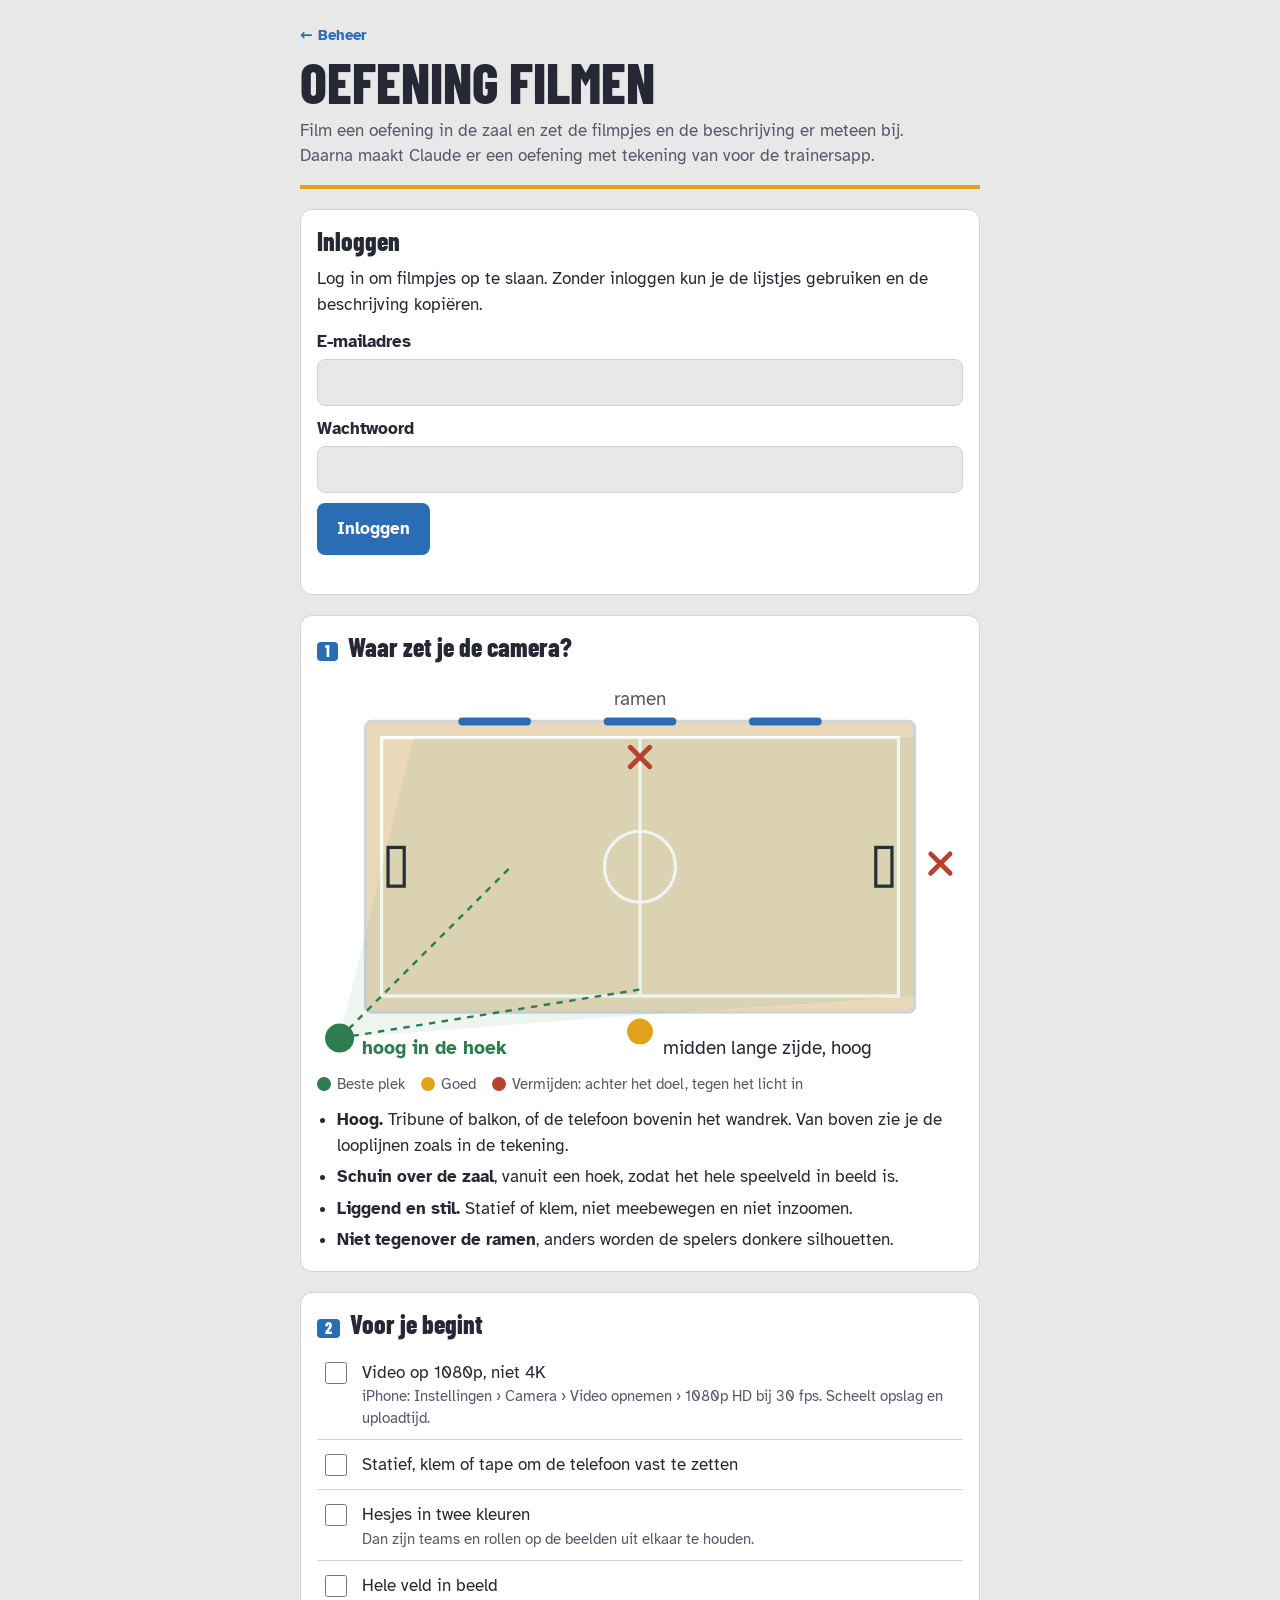
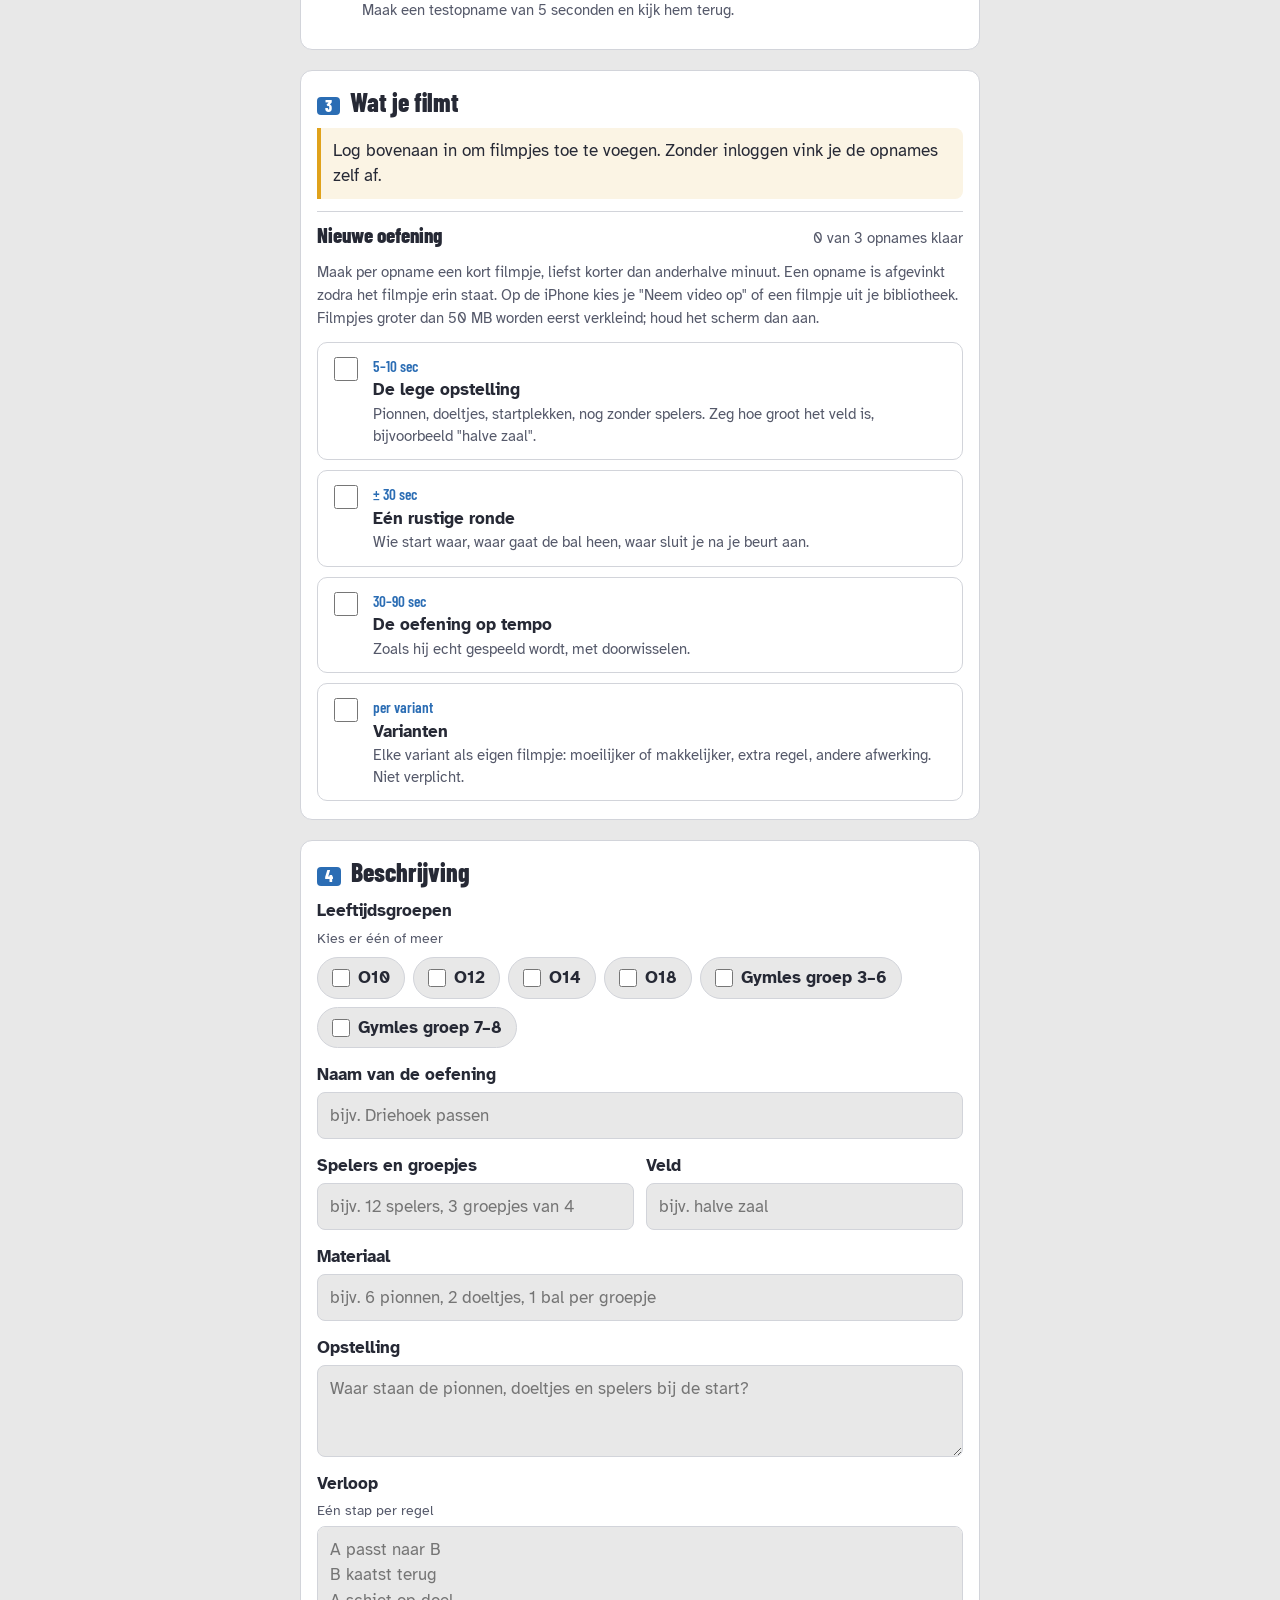
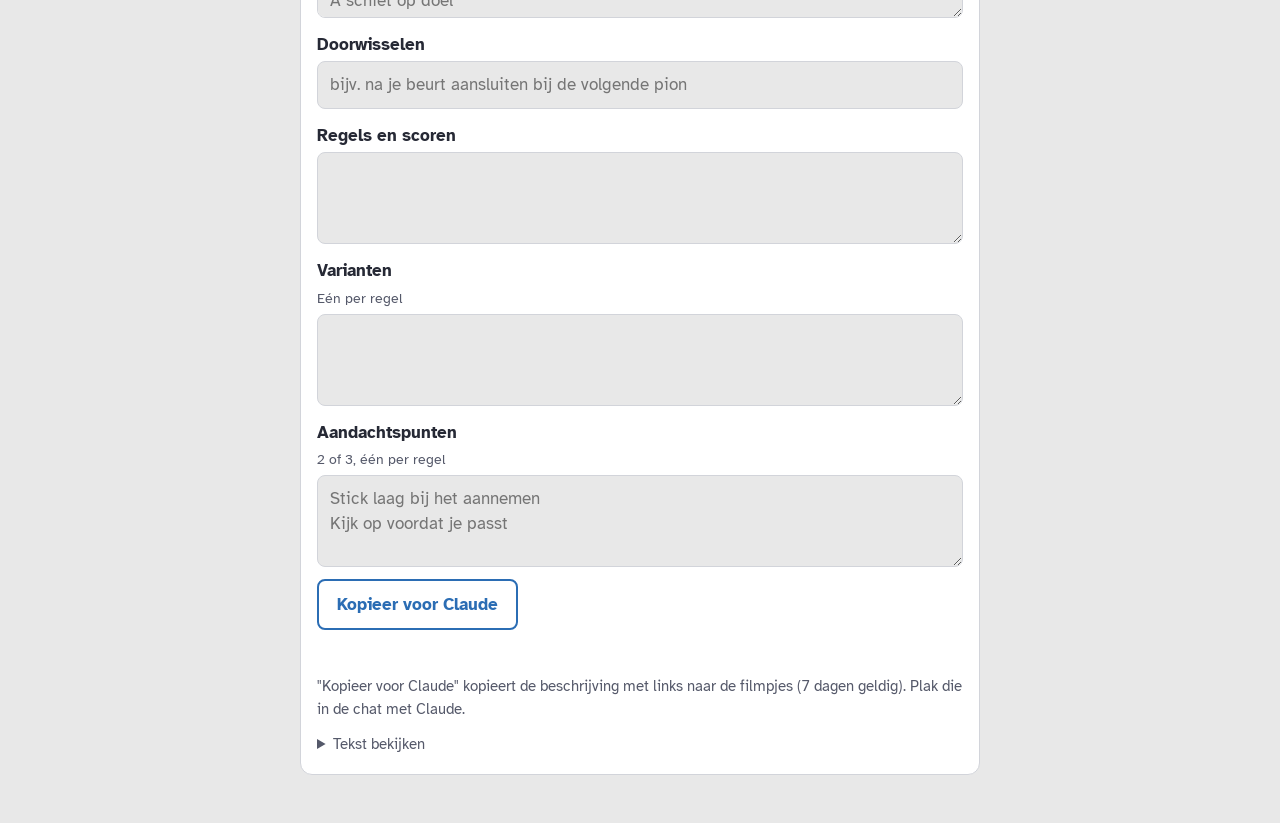
==== filmen/index.html @ 33ec8002 "UFC Beheer: nieuwe beheer-app met als eerste onderdeel 'Oefening filmen' - Startpagina met inloggen " ====
<!doctype html>
<!-- © 2026 UFC Utrecht. Alle rechten voorbehouden. Niet kopiëren zonder toestemming. -->
<html lang="nl">
<head>
<meta charset="utf-8">
<meta name="viewport" content="width=device-width,initial-scale=1,viewport-fit=cover">
<title>Oefening filmen</title>
<meta name="robots" content="noindex">
<link rel="manifest" href="../manifest.webmanifest">
<meta name="theme-color" content="#262935">
<link rel="icon" href="../icons/icon-192.png">
<link rel="apple-touch-icon" href="../icons/apple-touch-icon.png">
<meta name="apple-mobile-web-app-capable" content="yes">
<meta name="apple-mobile-web-app-title" content="UFC Beheer">
<meta name="mobile-web-app-capable" content="yes">
<link rel="preconnect" href="https://fonts.googleapis.com">
<link rel="stylesheet" href="https://fonts.googleapis.com/css2?family=Barlow+Condensed:wght@600;800&family=Atkinson+Hyperlegible:wght@400;700&display=swap">
<script src="../shared/config.js"></script>
<script src="../shared/auth.js"></script>
<link rel="stylesheet" href="../shared/style.css">
</head>
<body>
<div class="wrap">
<header>
  <a class="back" href="../">← Beheer</a>
  <h1>Oefening filmen</h1>
  <p>Film een oefening in de zaal en zet de filmpjes en de beschrijving er meteen bij. Daarna maakt Claude er een oefening met tekening van voor de trainersapp.</p>
</header>

<section aria-labelledby="h-login" id="loginBox">
  <h2 id="h-login">Inloggen</h2>
  <p id="loginOut" style="margin:0">Log in om filmpjes op te slaan. Zonder inloggen kun je de lijstjes gebruiken en de beschrijving kopiëren.</p>
  <div data-login></div>
</section>

<section aria-labelledby="h-camera">
  <h2 id="h-camera"><span class="no">1</span> Waar zet je de camera?</h2>
  <svg class="court" viewBox="0 0 400 240" role="img" aria-label="Bovenaanzicht van een zaal met de beste camerapositie hoog in de hoek, een goede positie midden aan de lange zijde en te vermijden posities achter het doel en tegenover de ramen">
    <rect x="30" y="30" width="340" height="180" rx="4" fill="var(--court)" stroke="var(--line)" stroke-width="2"/>
    <rect x="40" y="40" width="320" height="160" fill="none" stroke="var(--court-line)" stroke-width="2"/>
    <line x1="200" y1="40" x2="200" y2="200" stroke="var(--court-line)" stroke-width="2"/>
    <circle cx="200" cy="120" r="22" fill="none" stroke="var(--court-line)" stroke-width="2"/>
    <rect x="44" y="108" width="10" height="24" fill="none" stroke="var(--ink)" stroke-width="2"/>
    <rect x="346" y="108" width="10" height="24" fill="none" stroke="var(--ink)" stroke-width="2"/>
    <g stroke="var(--accent)" stroke-width="5" stroke-linecap="round">
      <line x1="90" y1="30" x2="130" y2="30"/><line x1="180" y1="30" x2="220" y2="30"/><line x1="270" y1="30" x2="310" y2="30"/>
    </g>
    <text x="200" y="20" text-anchor="middle" font-size="12" fill="var(--muted)" font-family="var(--body)">ramen</text>
    <path d="M14 226 L120 120 M14 226 L200 196" stroke="var(--good)" stroke-width="1.5" stroke-dasharray="4 4" fill="none"/>
    <path d="M14 226 L60 40 L370 40 L370 200 L170 214 Z" fill="var(--good)" opacity=".08"/>
    <circle cx="14" cy="226" r="9" fill="var(--good)"/>
    <text x="28" y="236" font-size="12" fill="var(--good)" font-weight="700" font-family="var(--body)">hoog in de hoek</text>
    <circle cx="200" cy="222" r="8" fill="var(--mark)"/>
    <text x="214" y="236" font-size="12" fill="var(--ink)" font-family="var(--body)">midden lange zijde, hoog</text>
    <g stroke="var(--bad)" stroke-width="3" stroke-linecap="round">
      <line x1="380" y1="112" x2="392" y2="124"/><line x1="392" y1="112" x2="380" y2="124"/>
      <line x1="194" y1="46" x2="206" y2="58"/><line x1="206" y1="46" x2="194" y2="58"/>
    </g>
  </svg>
  <ul class="legend">
    <li><span class="dot" style="background:var(--good)"></span>Beste plek</li>
    <li><span class="dot" style="background:var(--mark)"></span>Goed</li>
    <li><span class="dot" style="background:var(--bad)"></span>Vermijden: achter het doel, tegen het licht in</li>
  </ul>
  <ul class="tips">
    <li><b>Hoog.</b> Tribune of balkon, of de telefoon bovenin het wandrek. Van boven zie je de looplijnen zoals in de tekening.</li>
    <li><b>Schuin over de zaal</b>, vanuit een hoek, zodat het hele speelveld in beeld is.</li>
    <li><b>Liggend en stil.</b> Statief of klem, niet meebewegen en niet inzoomen.</li>
    <li><b>Niet tegenover de ramen</b>, anders worden de spelers donkere silhouetten.</li>
  </ul>
</section>

<section aria-labelledby="h-voor">
  <h2 id="h-voor"><span class="no">2</span> Voor je begint</h2>
  <ul class="checks">
    <li><label><input type="checkbox" id="v1"><span class="t"><span>Video op 1080p, niet 4K</span><small>iPhone: Instellingen › Camera › Video opnemen › 1080p HD bij 30 fps. Scheelt opslag en uploadtijd.</small></span></label></li>
    <li><label><input type="checkbox" id="v2"><span class="t"><span>Statief, klem of tape om de telefoon vast te zetten</span></span></label></li>
    <li><label><input type="checkbox" id="v3"><span class="t"><span>Hesjes in twee kleuren</span><small>Dan zijn teams en rollen op de beelden uit elkaar te houden.</small></span></label></li>
    <li><label><input type="checkbox" id="v4"><span class="t"><span>Hele veld in beeld</span><small>Maak een testopname van 5 seconden en kijk hem terug.</small></span></label></li>
  </ul>
</section>

<section aria-labelledby="h-shots">
  <h2 id="h-shots"><span class="no">3</span> Wat je filmt</h2>
  <p class="banner" id="offline">Log bovenaan in om filmpjes toe te voegen. Zonder inloggen vink je de opnames zelf af.</p>

  <div id="exWrap" class="hidden" style="display:grid;gap:10px">
    <div class="btns" style="justify-content:space-between">
      <h3>Jouw oefeningen</h3>
      <button type="button" class="ghost small" id="newEx">Nieuwe oefening</button>
    </div>
    <ul class="list" id="exList"></ul>
    <p class="muted" id="exEmpty" style="margin:0">Nog geen oefeningen opgeslagen. Begin hieronder met de eerste.</p>
  </div>

  <div class="curbar">
    <h3 id="formTitle">Nieuwe oefening</h3>
    <span class="muted" id="progress" aria-live="polite"></span>
  </div>
  <p class="muted" style="margin:0">Maak per opname een kort filmpje, liefst korter dan anderhalve minuut. Een opname is afgevinkt zodra het filmpje erin staat. Op de iPhone kies je "Neem video op" of een filmpje uit je bibliotheek. Filmpjes groter dan 50 MB worden eerst verkleind; houd het scherm dan aan.</p>
  <ol class="shots" id="shots"></ol>
</section>

<section aria-labelledby="h-oef">
  <h2 id="h-oef"><span class="no">4</span> Beschrijving</h2>
  <form id="f" novalidate>
    <fieldset class="field picks" id="app"><legend>Leeftijdsgroepen</legend><small>Kies er één of meer</small></fieldset>
    <div class="field"><label for="naam">Naam van de oefening</label><input type="text" id="naam" placeholder="bijv. Driehoek passen"></div>
    <div class="row">
      <div class="field"><label for="spelers">Spelers en groepjes</label><input type="text" id="spelers" placeholder="bijv. 12 spelers, 3 groepjes van 4"></div>
      <div class="field"><label for="veld">Veld</label><input type="text" id="veld" placeholder="bijv. halve zaal"></div>
    </div>
    <div class="field"><label for="materiaal">Materiaal</label><input type="text" id="materiaal" placeholder="bijv. 6 pionnen, 2 doeltjes, 1 bal per groepje"></div>
    <div class="field"><label for="opstelling">Opstelling</label><textarea id="opstelling" placeholder="Waar staan de pionnen, doeltjes en spelers bij de start?"></textarea></div>
    <div class="field"><label for="verloop">Verloop</label><small>Eén stap per regel</small><textarea id="verloop" placeholder="A passt naar B&#10;B kaatst terug&#10;A schiet op doel"></textarea></div>
    <div class="field"><label for="wissel">Doorwisselen</label><input type="text" id="wissel" placeholder="bijv. na je beurt aansluiten bij de volgende pion"></div>
    <div class="field"><label for="regels">Regels en scoren</label><textarea id="regels"></textarea></div>
    <div class="field"><label for="varianten">Varianten</label><small>Eén per regel</small><textarea id="varianten"></textarea></div>
    <div class="field"><label for="punten">Aandachtspunten</label><small>2 of 3, één per regel</small><textarea id="punten" placeholder="Stick laag bij het aannemen&#10;Kijk op voordat je passt"></textarea></div>
  </form>

  <div class="btns">
    <button type="button" class="primary hidden" id="submit">Klaar, insturen</button>
    <button type="button" class="ghost" id="copy">Kopieer voor Claude</button>
    <button type="button" class="ghost small hidden" id="done">Markeer als verwerkt</button>
    <button type="button" class="danger small hidden" id="del">Oefening verwijderen</button>
  </div>
  <div class="btns hidden" id="delConfirm">
    <span>Oefening en filmpjes definitief verwijderen?</span>
    <button type="button" class="danger small" id="delYes">Ja, verwijderen</button>
    <button type="button" class="ghost small" id="delNo">Annuleren</button>
  </div>
  <p class="status" id="status" role="status"></p>
  <p class="muted" style="margin:0">"Kopieer voor Claude" kopieert de beschrijving met links naar de filmpjes (7 dagen geldig). Plak die in de chat met Claude.</p>
  <details>
    <summary class="muted">Tekst bekijken</summary>
    <pre class="out" id="out"></pre>
  </details>
</section>
</div>
<div class="stage" id="stage" aria-hidden="true"></div>

<script>
(function(){
  "use strict";
  var BASE=FBAuth.base,KEY=FBAuth.key,api=FBAuth.api,token=FBAuth.token;
  var BUCKET='filmpjes',TABLE='film_oefeningen';
  var LKEY='ufc-beheer-filmen';
  var GROUPS=['O10','O12','O14','O18','Gymles groep 3–6','Gymles groep 7–8'];
  var FIELDS=['app','naam','spelers','veld','materiaal','opstelling','verloop','wissel','regels','varianten','punten'];
  var SLOTS=[
    {key:'Lege opstelling',tag:'5–10 sec',title:'De lege opstelling',hint:'Pionnen, doeltjes, startplekken, nog zonder spelers. Zeg hoe groot het veld is, bijvoorbeeld "halve zaal".'},
    {key:'Rustige ronde',tag:'± 30 sec',title:'Eén rustige ronde',hint:'Wie start waar, waar gaat de bal heen, waar sluit je na je beurt aan.'},
    {key:'Op tempo',tag:'30–90 sec',title:'De oefening op tempo',hint:'Zoals hij echt gespeeld wordt, met doorwisselen.'},
    {key:'Variant',tag:'per variant',title:'Varianten',hint:'Elke variant als eigen filmpje: moeilijker of makkelijker, extra regel, andere afwerking. Niet verplicht.',multi:true}
  ];
  var MAX=50*1024*1024,TARGET=44*1024*1024;
  var $=function(id){return document.getElementById(id);};
  function slotOf(l){return SLOTS.some(function(s){return s.key===l;})?l:'Variant';}
  var ls={get:function(k,d){try{var v=localStorage.getItem(k);return v==null?d:JSON.parse(v);}catch(e){return d;}},
          set:function(k,v){try{localStorage.setItem(k,JSON.stringify(v));}catch(e){}},
          del:function(k){try{localStorage.removeItem(k);}catch(e){}}};
  var local=ls.get(LKEY,{})||{};
  function saveLocal(){ls.set(LKEY,local);}

  /* ---------- afvinklijst "Voor je begint" ---------- */
  Array.prototype.slice.call(document.querySelectorAll('.checks input')).forEach(function(c){
    c.checked=!!(local.c&&local.c[c.id]);
    c.addEventListener('change',function(){local.c=local.c||{};local.c[c.id]=c.checked;saveLocal();});
  });

  /* ---------- inloggen (shared/auth.js) ---------- */
  var online=false;
  function signedIn(){
    online=true;
    $('loginOut').classList.add('hidden');$('offline').classList.add('hidden');$('exWrap').classList.remove('hidden');
    if(local.f&&!cur.id&&FIELDS.some(function(k){return (local.f[k]||'').trim();})){save(true).then(function(){local.f=null;saveLocal();});}
    loadList();renderAll();
  }
  function signedOut(){
    online=false;
    $('loginOut').classList.remove('hidden');$('offline').classList.remove('hidden');$('exWrap').classList.add('hidden');
    renderAll();
  }
  FBAuth.onChange(function(on){if(on&&!online)signedIn();else if(!on&&online)signedOut();});

  /* ---------- leeftijdsgroepen: meer tegelijk kiezen ---------- */
  (function(){
    var box=$('app');
    GROUPS.forEach(function(g,i){
      var l=document.createElement('label');l.className='pick';
      var c=document.createElement('input');c.type='checkbox';c.value=g;c.id='grp'+i;
      l.appendChild(c);l.appendChild(document.createTextNode(g));box.appendChild(l);
    });
  })();
  function getVal(k){
    if(k!=='app')return $(k).value;
    return Array.prototype.slice.call($('app').querySelectorAll('input:checked')).map(function(c){return c.value;}).join(', ');
  }
  function setVal(k,val){
    if(k!=='app'){$(k).value=val||'';return;}
    var set=(val||'').split(/\s*,\s*/);
    Array.prototype.forEach.call($('app').querySelectorAll('input'),function(c){c.checked=set.indexOf(c.value)>=0;});
  }

  /* ---------- huidige oefening ---------- */
  var cur=blank(),exercises=[],busy=0,urls={};
  function blank(){return {id:null,status:'concept',videos:[],createdAt:null};}
  function newId(){var r=(crypto.randomUUID?crypto.randomUUID():String(Math.random()).slice(2)+Date.now()).replace(/-/g,'').slice(0,8);return 'oef-'+new Date().toISOString().slice(0,10)+'-'+r;}
  function v(id){return $(id).value.trim();}
  function fromForm(){FIELDS.forEach(function(k){cur[k]=getVal(k);});}
  function hasContent(){fromForm();return cur.videos.length>0||FIELDS.some(function(k){return (cur[k]||'').trim();});}
  function toForm(){FIELDS.forEach(function(k){setVal(k,cur[k]);});renderAll();}
  function title(){return v('naam')||(cur.id?'Oefening zonder naam':'Nieuwe oefening');}
  function renderAll(){$('formTitle').textContent=title();renderShots();renderButtons();renderText();renderList();}

  var queue=Promise.resolve(),timer=null;
  function setStatus(t,k){var s=$('status');s.textContent=t||'';s.className='status'+(k?' '+k:'');}
  function row(){
    var d={videos:cur.videos.map(function(x){return {path:x.path,label:x.label,name:x.name||'',sizeBytes:x.sizeBytes||0,seconds:x.seconds||0,type:x.type||''};})};
    FIELDS.forEach(function(k){d[k]=cur[k]||'';});
    return {id:cur.id,data:d,status:cur.status,updated_at:new Date().toISOString()};
  }
  function save(now){
    fromForm();
    if(!online){local.f={};FIELDS.forEach(function(k){local.f[k]=cur[k];});saveLocal();return Promise.resolve();}
    clearTimeout(timer);
    if(!now){timer=setTimeout(function(){save(true);},1200);return Promise.resolve();}
    if(!hasContent())return Promise.resolve();
    if(!cur.id)cur.id=newId();
    var body=JSON.stringify(row());
    setStatus('Opslaan…');
    queue=queue.then(function(){
      return api('/rest/v1/'+TABLE+'?on_conflict=id',{method:'POST',headers:{'Content-Type':'application/json',Prefer:'resolution=merge-duplicates,return=minimal'},body:body});
    }).then(function(){setStatus('Opgeslagen','ok');loadList();},function(e){setStatus(e.message&&/uitgelogd/.test(e.message)?e.message:'Opslaan mislukt. Controleer je verbinding en probeer het opnieuw.','err');});
    return queue;
  }
  FIELDS.forEach(function(k){
    $(k).addEventListener('input',function(){renderText();save(false);});
    $(k).addEventListener('change',function(){renderText();save(false);});
  });
  $('naam').addEventListener('input',function(){$('formTitle').textContent=title();});

  /* ---------- lijst ---------- */
  var listBusy=false;
  async function loadList(){
    if(!online||listBusy)return;listBusy=true;
    try{
      var rows=await api('/rest/v1/'+TABLE+'?select=id,data,status,updated_at&order=updated_at.desc&limit=100');
      exercises=(rows||[]).map(function(r){var d=r.data||{};var o={id:r.id,status:r.status,updatedAt:r.updated_at,videos:Array.isArray(d.videos)?d.videos:[]};FIELDS.forEach(function(k){o[k]=typeof d[k]==='string'?d[k]:'';});return o;});
      var mine=exercises.filter(function(e){return e.id===cur.id;})[0];
      if(mine&&mine.status!==cur.status){cur.status=mine.status;renderButtons();}
      renderList();
    }catch(e){setStatus('Je oefeningen konden niet geladen worden.','err');}
    listBusy=false;
  }
  function fmtDate(t){try{return new Date(t).toLocaleDateString('nl-NL',{day:'numeric',month:'short'});}catch(e){return '';}}
  function renderList(){
    var ul=$('exList');ul.textContent='';
    $('exEmpty').classList.toggle('hidden',exercises.length>0);
    exercises.forEach(function(e){
      var li=document.createElement('li');li.className='ex'+(e.id===cur.id?' cur':'');
      var info=document.createElement('div');info.className='info';
      var n=document.createElement('span');n.className='name';n.textContent=e.naam||'Oefening zonder naam';
      var m=document.createElement('span');m.className='muted';var vc=e.videos.length;
      m.textContent=[e.app,vc+(vc===1?' filmpje':' filmpjes'),fmtDate(e.updatedAt)].filter(Boolean).join(' · ');
      info.appendChild(n);info.appendChild(m);
      var right=document.createElement('div');right.className='btns';right.style.gap='8px';
      var st=['concept','ingestuurd','verwerkt'].indexOf(e.status)>=0?e.status:'concept';
      var chip=document.createElement('span');chip.className='chip '+st;chip.textContent=st;right.appendChild(chip);
      if(e.id!==cur.id){
        var b=document.createElement('button');b.type='button';b.className='ghost small';b.textContent='Openen';b.disabled=busy>0;
        b.addEventListener('click',function(){
          if(busy)return;save(true);
          cur=JSON.parse(JSON.stringify(e));toForm();setStatus('');
          $('formTitle').scrollIntoView({behavior:'smooth',block:'start'});
        });
        right.appendChild(b);
      }
      li.appendChild(info);li.appendChild(right);ul.appendChild(li);
    });
  }

  /* ---------- knoppen ---------- */
  function renderButtons(){
    $('submit').classList.toggle('hidden',!online);
    $('submit').textContent=cur.status==='concept'?'Klaar, insturen':(cur.status==='verwerkt'?'Verwerkt in de app':'Ingestuurd');
    $('submit').disabled=busy>0||cur.status!=='concept';
    $('done').classList.toggle('hidden',!(online&&cur.id&&cur.status==='ingestuurd'));
    $('del').classList.toggle('hidden',!(online&&cur.id));
    $('newEx').disabled=busy>0;
  }
  $('submit').addEventListener('click',function(){
    if(!hasContent()){setStatus('Voeg eerst een filmpje of beschrijving toe.','err');return;}
    cur.status='ingestuurd';renderButtons();
    save(true).then(function(){setStatus('Ingestuurd. Tik op "Kopieer voor Claude" en plak de tekst in de chat.','ok');});
  });
  $('done').addEventListener('click',function(){cur.status='verwerkt';renderButtons();save(true);});
  $('newEx').addEventListener('click',function(){
    if(busy)return;save(true);cur=blank();toForm();setStatus('');$('formTitle').scrollIntoView({behavior:'smooth',block:'start'});
  });
  $('del').addEventListener('click',function(){$('delConfirm').classList.remove('hidden');$('delNo').focus();});
  $('delNo').addEventListener('click',function(){$('delConfirm').classList.add('hidden');});
  $('delYes').addEventListener('click',async function(){
    $('delConfirm').classList.add('hidden');
    if(!cur.id||!online)return;
    try{
      var paths=cur.videos.map(function(x){return x.path;}).filter(Boolean);
      if(paths.length)await api('/storage/v1/object/'+BUCKET,{method:'DELETE',headers:{'Content-Type':'application/json'},body:JSON.stringify({prefixes:paths})});
      await api('/rest/v1/'+TABLE+'?id=eq.'+encodeURIComponent(cur.id),{method:'DELETE'});
      cur=blank();toForm();setStatus('Oefening verwijderd','ok');loadList();
    }catch(e){setStatus('Verwijderen mislukt. Probeer het opnieuw.','err');}
  });

  /* ---------- tekst ---------- */
  function lines(s,num){return (s||'').split(/\n+/).map(function(x){return x.trim();}).filter(Boolean).map(function(x,i){return (num?(i+1)+'. ':'- ')+x;}).join('\n');}
  function text(links){
    fromForm();
    var out=['OEFENING VOOR DE APP'];
    function one(l,val){if(val&&val.trim())out.push(l+': '+val.trim());}
    function add(l,val){if(val&&val.trim())out.push('',l+':',val.trim());}
    one('Leeftijdsgroepen',cur.app);one('Naam',cur.naam);one('Spelers',cur.spelers);one('Veld',cur.veld);one('Materiaal',cur.materiaal);
    add('Opstelling',cur.opstelling);add('Verloop',lines(cur.verloop,true));add('Doorwisselen',cur.wissel);
    add('Regels en scoren',cur.regels);add('Varianten',lines(cur.varianten));add('Aandachtspunten',lines(cur.punten));
    if(cur.videos.length)add('Filmpjes',cur.videos.map(function(x){
      var s='- '+x.label+(x.seconds?' ('+Math.round(x.seconds)+' sec)':'');
      if(links&&links[x.path])s+='\n  '+links[x.path];
      return s;}).join('\n'));
    if(cur.id&&online)out.push('','Opgeslagen als: '+cur.id);
    return out.length>1?out.join('\n'):'';
  }
  function renderText(){$('out').textContent=text()||'Hier verschijnt de tekst zodra je iets invult.';}
  async function signed(paths,secs){
    if(!paths.length)return {};
    var res=await api('/storage/v1/object/sign/'+BUCKET,{method:'POST',headers:{'Content-Type':'application/json'},body:JSON.stringify({expiresIn:secs,paths:paths})});
    var m={};(res||[]).forEach(function(r){if(r&&r.signedURL&&r.path)m[r.path]=BASE+'/storage/v1'+(r.signedURL.charAt(0)==='/'?'':'/')+r.signedURL;});
    return m;
  }
  $('copy').addEventListener('click',async function(){
    var links=null;
    if(online&&cur.videos.length){try{links=await signed(cur.videos.map(function(x){return x.path;}),7*24*3600);}catch(e){setStatus('Links naar de filmpjes maken lukte niet; de tekst zonder links is gekopieerd.','err');}}
    var t=text(links);
    if(!t){setStatus('Vul eerst iets in.','err');return;}
    $('out').textContent=t;
    function fallback(){
      $('out').parentNode.open=true;var r=document.createRange();r.selectNodeContents($('out'));
      var s=window.getSelection();s.removeAllRanges();s.addRange(r);
      setStatus('Kopiëren lukte niet automatisch. De tekst is geselecteerd: kopieer hem zelf.');
    }
    try{await navigator.clipboard.writeText(t);if(!links&&online&&cur.videos.length)return;setStatus('Gekopieerd. Plak de tekst in de chat met Claude.','ok');}catch(e){fallback();}
  });

  /* ---------- filmpjes per opname ---------- */
  var pending=[];
  var CHECK='<svg viewBox="0 0 16 16" fill="none" stroke="#fff" stroke-width="2.5" stroke-linecap="round" stroke-linejoin="round"><path d="M3 8.5l3.2 3L13 4.5"/></svg>';
  async function refreshUrls(){
    var need=cur.videos.map(function(x){return x.path;}).filter(function(p){return p&&!urls[p];});
    if(!need.length||!online)return;
    try{var m=await signed(need,6*3600);Object.keys(m).forEach(function(k){urls[k]=m[k];});renderShots();}catch(e){}
  }
  function videoItem(x){
    var li=document.createElement('li');li.className='vid';
    if(urls[x.path]&&/^https:\/\//.test(urls[x.path])){
      var vid=document.createElement('video');vid.src=urls[x.path];vid.controls=true;vid.preload='metadata';vid.setAttribute('playsinline','');li.appendChild(vid);
    }else{var ph=document.createElement('div');ph.className='ph';ph.textContent=x.name||'Filmpje';li.appendChild(ph);}
    var meta=document.createElement('div');meta.className='meta';
    var info=document.createElement('span');info.className='muted';
    info.textContent=[x.seconds?Math.round(x.seconds)+' sec':'',x.sizeBytes?(x.sizeBytes/1048576).toFixed(1)+' MB':''].filter(Boolean).join(' · ')||'Filmpje';
    var rm=document.createElement('button');rm.type='button';rm.className='danger small';rm.textContent='Verwijderen';
    rm.addEventListener('click',function(){
      if(rm.dataset.sure!=='1'){rm.dataset.sure='1';rm.textContent='Zeker? Tik nogmaals';return;}
      var k=cur.videos.indexOf(x);if(k>=0)cur.videos.splice(k,1);
      save(true);
      api('/storage/v1/object/'+BUCKET,{method:'DELETE',headers:{'Content-Type':'application/json'},body:JSON.stringify({prefixes:[x.path]})}).catch(function(){});
      renderShots();renderText();
    });
    var r=document.createElement('div');r.className='btns';r.appendChild(rm);
    meta.appendChild(info);meta.appendChild(r);li.appendChild(meta);
    return li;
  }
  function renderShots(){
    var ol=$('shots');ol.textContent='';var doneMain=0,variants=0;
    SLOTS.forEach(function(s,si){
      var vids=cur.videos.filter(function(x){return slotOf(x.label)===s.key;});
      var pend=pending.filter(function(p){return p.slot===s.key;});
      var mk='shot'+si,done=online?vids.length>0:!!(local.c&&local.c[mk]);
      if(s.multi)variants=online?vids.length:(done?1:0);else if(done)doneMain++;
      var li=document.createElement('li');li.className='shot'+(done?' done':'');
      var head=document.createElement('div');head.className='shot-head';
      if(online){var tk=document.createElement('span');tk.className='tick';tk.setAttribute('aria-hidden','true');tk.innerHTML=CHECK;head.appendChild(tk);}
      else{
        var cb=document.createElement('input');cb.type='checkbox';cb.id='tick-'+si;cb.checked=done;
        cb.addEventListener('change',function(){local.c=local.c||{};local.c[mk]=cb.checked;saveLocal();renderShots();});
        head.appendChild(cb);
      }
      var t=document.createElement(online?'div':'label');t.className='t';if(!online)t.htmlFor='tick-'+si;
      var tag=document.createElement('span');tag.className='tag';tag.textContent=s.tag;
      var ti=document.createElement('span');ti.className='title';ti.textContent=s.title+(online&&done?(s.multi?' ('+vids.length+')':' · klaar'):'');
      var hi=document.createElement('small');hi.textContent=s.hint;
      t.appendChild(tag);t.appendChild(ti);t.appendChild(hi);head.appendChild(t);li.appendChild(head);
      if(online){
        if(vids.length||pend.length){
          var ul=document.createElement('ul');ul.className='vids';
          vids.forEach(function(x){ul.appendChild(videoItem(x));});
          pend.forEach(function(p){ul.appendChild(p.el);});
          li.appendChild(ul);
        }
        var lab=document.createElement('label');lab.className='filebtn'+(done&&!s.multi?' again':'');
        lab.appendChild(document.createTextNode(s.multi?(vids.length?'Nog een variant':'Variant opnemen of kiezen'):(done?'Ander filmpje toevoegen':'Opnemen of kiezen')));
        var inp=document.createElement('input');inp.type='file';inp.accept='video/*';
        inp.setAttribute('aria-label',s.title+': filmpje opnemen of kiezen');
        inp.addEventListener('change',function(ev){addFiles(ev,s.key);});
        lab.appendChild(inp);
        var rw=document.createElement('div');rw.className='btns';rw.appendChild(lab);li.appendChild(rw);
      }
      ol.appendChild(li);
    });
    $('progress').textContent=doneMain+' van 3 opnames klaar'+(variants?', '+variants+(variants===1?' variant':' varianten'):'');
    refreshUrls();
  }

  function pendingItem(name){
    var li=document.createElement('li');li.className='vid';
    var ph=document.createElement('div');ph.className='ph';ph.textContent=name;
    var meta=document.createElement('div');meta.className='meta';
    var t=document.createElement('span');
    var bar=document.createElement('div');bar.className='bar';var fill=document.createElement('i');bar.appendChild(fill);
    meta.appendChild(t);meta.appendChild(bar);li.appendChild(ph);li.appendChild(meta);
    var p={el:li,set:function(msg,frac,err){t.textContent=msg;t.className=err?'status err':'';fill.style.width=Math.round((frac||0)*100)+'%';bar.classList.toggle('hidden',!!err);}};
    p.set('Wachten…',0);return p;
  }
  function loadVideo(file){
    return new Promise(function(res,rej){
      var el=document.createElement('video');
      el.muted=true;el.playsInline=true;el.setAttribute('playsinline','');el.setAttribute('muted','');el.preload='auto';
      el.src=URL.createObjectURL(file);$('stage').appendChild(el);
      var done=false;
      el.addEventListener('loadedmetadata',function(){if(!done){done=true;res(el);}});
      el.addEventListener('error',function(){if(!done){done=true;cleanup(el);rej(new Error('Dit filmpje kan de browser niet openen.'));}});
      setTimeout(function(){if(!done){done=true;cleanup(el);rej(new Error('Het filmpje laadt niet. Probeer het opnieuw.'));}},20000);
    });
  }
  function cleanup(el){try{el.pause();URL.revokeObjectURL(el.src);el.removeAttribute('src');el.load();el.remove();}catch(e){}}
  function seek(el,t){return new Promise(function(res){var h=function(){el.removeEventListener('seeked',h);res();};el.addEventListener('seeked',h);el.currentTime=t;setTimeout(h,4000);});}

  /* Verkleinen: afspelen op een canvas en opnieuw opnemen (zonder geluid) */
  async function shrink(el,onp){
    var dur=el.duration;
    if(!isFinite(dur)||dur<=0)throw new Error('De lengte van het filmpje is onbekend.');
    if(dur>300)throw new Error('Dit filmpje is langer dan 5 minuten. Film kortere stukken.');
    var fail='Verkleinen lukt niet in deze browser. Film een korter stuk (onder 50 MB).';
    if(!window.MediaRecorder)throw new Error(fail);
    var types=['video/mp4;codecs=avc1.42E01E','video/mp4','video/webm;codecs=vp9','video/webm;codecs=vp8','video/webm'];
    var mime=types.filter(function(t){try{return MediaRecorder.isTypeSupported(t);}catch(e){return false;}})[0];
    if(!mime)throw new Error(fail);
    var long=Math.max(el.videoWidth,el.videoHeight)||1280,sc=Math.min(1,1280/long);
    var w=Math.round((el.videoWidth||1280)*sc/2)*2,h=Math.round((el.videoHeight||720)*sc/2)*2;
    var c=document.createElement('canvas');c.width=w;c.height=h;var ctx=c.getContext('2d');
    if(!c.captureStream)throw new Error(fail);
    var bps=Math.max(600000,Math.min(4000000,Math.floor(TARGET*8/dur*0.85)));
    var stream=c.captureStream(30);
    var rec=new MediaRecorder(stream,{mimeType:mime,videoBitsPerSecond:bps});
    var chunks=[];rec.ondataavailable=function(e){if(e.data&&e.data.size)chunks.push(e.data);};
    try{await el.play();el.pause();}catch(e){}
    await seek(el,0);ctx.drawImage(el,0,0,w,h);
    var stopped=new Promise(function(r){rec.onstop=r;}),ended=new Promise(function(r){el.onended=r;});
    rec.start(1000);await el.play();
    var draw=function(){ctx.drawImage(el,0,0,w,h);onp(Math.min(1,el.currentTime/dur));
      if(!el.ended){if(el.requestVideoFrameCallback)el.requestVideoFrameCallback(draw);else requestAnimationFrame(draw);}};
    draw();await ended;ctx.drawImage(el,0,0,w,h);
    await new Promise(function(r){setTimeout(r,300);});
    rec.stop();await stopped;stream.getTracks().forEach(function(t){t.stop();});
    return new Blob(chunks,{type:mime.indexOf('video/mp4')===0?'video/mp4':'video/webm'});
  }

  function upload(path,blob,type,onp){
    return token().then(function(tk){return new Promise(function(res,rej){
      var x=new XMLHttpRequest();
      x.open('POST',BASE+'/storage/v1/object/'+BUCKET+'/'+path);
      x.setRequestHeader('apikey',KEY);x.setRequestHeader('Authorization','Bearer '+tk);
      x.setRequestHeader('Content-Type',type);x.setRequestHeader('x-upsert','false');
      x.upload.onprogress=function(e){if(e.lengthComputable)onp(e.loaded/e.total);};
      x.onload=function(){if(x.status>=200&&x.status<300)res();else rej(Object.assign(new Error(x.responseText||'upload '+x.status),{status:x.status}));};
      x.onerror=function(){rej(new Error('Uploaden mislukt. Controleer je verbinding.'));};
      x.send(blob);
    });});
  }
  async function handle(file,slot,p){
    var el=await loadVideo(file);
    try{
      var dur=el.duration||0,type=(file.type||'').toLowerCase(),name=(file.name||'').toLowerCase();
      var vtype=/webm/.test(type)||/\.webm$/.test(name)?'video/webm':(/quicktime/.test(type)||/\.mov$/.test(name)?'video/quicktime':'video/mp4');
      var known=/mp4|quicktime|webm|m4v/.test(type)||/\.(mp4|mov|m4v|webm)$/.test(name);
      var blob=file;
      if(!known||file.size>MAX*0.96){
        p.set('Verkleinen… houd het scherm aan',0);
        blob=await shrink(el,function(f){p.set('Verkleinen… '+Math.round(f*100)+'%, houd het scherm aan',f);});
        vtype=blob.type;
        if(blob.size>MAX)throw new Error('Ook verkleind is dit filmpje groter dan 50 MB. Film een korter stuk.');
      }
      var ext=vtype==='video/webm'?'webm':(vtype==='video/quicktime'?'mov':'mp4');
      var slug=slot.toLowerCase().replace(/[^a-z]+/g,'-');
      var path=cur.id+'/'+Date.now()+'-'+slug+'.'+ext;
      p.set('Uploaden… 0%',0);
      await upload(path,blob,vtype,function(f){p.set('Uploaden… '+Math.round(f*100)+'%',f);});
      return {path:path,label:slot,name:file.name||'',sizeBytes:blob.size,seconds:dur,type:vtype};
    }finally{cleanup(el);}
  }
  function errText(e){
    if(e&&e.status===413)return 'Dit filmpje is te groot (meer dan 50 MB). Film een korter stuk.';
    if(e&&(e.status===400||e.status===415)&&/mime|type/i.test(e.message||''))return 'Dit soort bestand wordt niet geaccepteerd.';
    if(e&&e.status)return 'Uploaden mislukt ('+e.status+'). Probeer het opnieuw.';
    return (e&&e.message)||'Er ging iets mis. Probeer het opnieuw.';
  }
  async function addFiles(ev,slot){
    var files=Array.prototype.slice.call(ev.target.files||[]);ev.target.value='';
    if(!files.length||!online)return;
    fromForm();
    if(!cur.id)cur.id=newId();
    var items=files.map(function(f){var p=pendingItem(f.name||'filmpje');p.slot=slot;pending.push(p);return p;});
    busy++;renderButtons();renderList();renderShots();
    for(var i=0;i<files.length;i++){
      var p=items[i];
      try{
        var r=await handle(files[i],slot,p);
        cur.videos.push(r);pending.splice(pending.indexOf(p),1);
        await save(true);renderShots();renderText();
      }catch(e){
        p.set(errText(e),0,true);
        (function(pp){setTimeout(function(){var k=pending.indexOf(pp);if(k>=0){pending.splice(k,1);renderShots();}},12000);})(p);
      }
    }
    busy--;renderButtons();renderList();
  }

  /* ---------- opstarten ---------- */
  if(local.f)FIELDS.forEach(function(k){cur[k]=local.f[k]||'';});
  toForm();
  if("serviceWorker" in navigator&&location.protocol==="https:")navigator.serviceWorker.register("../sw.js",{scope:"../"}).catch(function(){});
})();
</script>
</body>
</html>
---- shared/style.css ----
/* Opmaak van de beheer-app, in de kleuren van de trainersapp. */
:root{
  --bg:#e8e8e8;--surface:#ffffff;--ink:#262935;--muted:#55596a;--line:#d2d4da;--accent:#2b6db4;--accent-ink:#ffffff;
  --mark:#e0a21b;--good:#2f7d4f;--bad:#b5432f;--court:#e9d9b8;--court-line:#ffffff;
  --display:"Barlow Condensed","Arial Narrow",Arial,sans-serif;--body:"Atkinson Hyperlegible",system-ui,-apple-system,"Segoe UI",sans-serif;
  color-scheme:light}
@media (prefers-color-scheme:dark){:root{--bg:#1a1c24;--surface:#262935;--ink:#ececef;--muted:#a3a7b6;--line:#383c4d;--accent:#6fa6e4;--accent-ink:#11141c;
  --mark:#f0bb45;--good:#6cc08f;--bad:#ec8a74;--court:#3a3326;--court-line:#cfc6b2;color-scheme:dark}}
*{box-sizing:border-box}
body{margin:0;background:var(--bg);color:var(--ink);font:17px/1.5 var(--body);
  padding:env(safe-area-inset-top,0) max(16px,env(safe-area-inset-right,0)) calc(48px + env(safe-area-inset-bottom,0)) max(16px,env(safe-area-inset-left,0))}
.wrap{max-width:680px;margin:0 auto;display:grid;gap:20px}
header{display:grid;gap:6px;padding:24px 0 16px;border-bottom:4px solid var(--mark)}
.back{color:var(--accent);text-decoration:none;font-weight:700;font-size:.95rem}
h1,h2,h3{font-family:var(--display);font-weight:800;text-wrap:balance;margin:0;line-height:1.05}
h1{font-size:clamp(40px,9vw,56px);text-transform:uppercase}
h2{font-size:1.6rem;display:flex;align-items:baseline;gap:10px}
h3{font-size:1.3rem}
h2 .no{font-size:1rem;color:var(--accent-ink);background:var(--accent);border-radius:4px;padding:1px 8px}
header p{margin:0;color:var(--muted);max-width:60ch}
section{background:var(--surface);border:1px solid var(--line);border-radius:12px;padding:18px 16px;display:grid;gap:12px;min-width:0}
section > p{margin:0;max-width:65ch}
.court{width:100%;height:auto;display:block}
.legend{display:flex;flex-wrap:wrap;gap:8px 16px;font-size:.95rem;color:var(--muted);margin:0;padding:0;list-style:none}
.legend li{display:flex;align-items:center;gap:6px}
.dot{width:14px;height:14px;border-radius:50%;display:inline-block;flex:none}
.tips{margin:0;padding-left:20px;display:grid;gap:6px}
.checks{list-style:none;margin:0;padding:0;display:grid;gap:2px}
.checks label{display:flex;gap:12px;align-items:flex-start;padding:10px 4px;border-bottom:1px solid var(--line);cursor:pointer}
.checks li:last-child label{border-bottom:0}
.checks input{width:22px;height:22px;flex:none;margin-top:2px;accent-color:var(--accent)}
.checks .t,.shot-head .t{display:grid;min-width:0}
.checks .t small,.shot-head .t small{color:var(--muted);font-size:.92rem}
.checks input:checked + .t > span{text-decoration:line-through;color:var(--muted)}
.tag{font-family:var(--display);font-weight:600;font-size:.95rem;color:var(--accent)}
.muted{color:var(--muted);font-size:.95rem}
form{display:grid;gap:14px}
.field{display:grid;gap:4px;min-width:0}
.field label{font-weight:700}
.field small{color:var(--muted);font-size:.9rem}
input[type=text],input[type=email],input[type=password],textarea,select{font:inherit;color:var(--ink);background:var(--bg);border:1px solid var(--line);border-radius:8px;padding:10px 12px;width:100%}
textarea{min-height:92px;resize:vertical}
.row{display:grid;grid-template-columns:1fr 1fr;gap:12px}
.row > *{min-width:0}
@media (max-width:440px){.row{grid-template-columns:1fr}}
:focus-visible{outline:3px solid var(--mark);outline-offset:2px}
.out{background:var(--bg);border:1px dashed var(--line);border-radius:8px;padding:12px;white-space:pre-wrap;overflow-wrap:anywhere;font-size:.9rem;margin:8px 0 0;max-height:300px;overflow:auto}
.btns{display:flex;flex-wrap:wrap;gap:10px;align-items:center}
button,.filebtn{font:inherit;font-weight:700;border-radius:8px;padding:11px 18px;cursor:pointer;border:2px solid var(--accent);display:inline-flex;align-items:center;gap:8px;position:relative}
button:disabled{opacity:.45;cursor:not-allowed}
.primary,.filebtn{background:var(--accent);color:var(--accent-ink)}
.ghost,.filebtn.again{background:transparent;color:var(--accent)}
.danger{background:transparent;color:var(--bad);border-color:var(--bad)}
.small{padding:6px 12px;font-size:.92rem}
.filebtn input{position:absolute;width:1px;height:1px;opacity:0;pointer-events:none}
.filebtn:focus-within{outline:3px solid var(--mark);outline-offset:2px}
.status{font-size:.95rem;min-height:1.4em;margin:0}
.status.ok{color:var(--good)} .status.err{color:var(--bad)}
.banner{border-left:4px solid var(--mark);padding:10px 12px;background:color-mix(in srgb,var(--mark) 12%,var(--surface));border-radius:0 8px 8px 0;margin:0}
.list{list-style:none;margin:0;padding:0;display:grid;gap:8px}
.ex{display:flex;gap:10px;align-items:center;justify-content:space-between;border:1px solid var(--line);border-radius:8px;padding:10px 12px;background:var(--bg)}
.ex.cur{border-color:var(--accent);box-shadow:inset 4px 0 0 var(--accent)}
.ex .info{display:grid;min-width:0}
.ex .name{font-weight:700;overflow-wrap:anywhere}
.chip{font-size:.8rem;font-weight:700;border-radius:999px;padding:2px 10px;border:1px solid currentColor;white-space:nowrap}
.chip.concept{color:var(--muted)} .chip.ingestuurd{color:var(--accent)} .chip.verwerkt{color:var(--good)}
.curbar{display:flex;flex-wrap:wrap;gap:4px 12px;align-items:baseline;justify-content:space-between;border-top:1px solid var(--line);padding-top:12px}
.shots{list-style:none;margin:0;padding:0;display:grid;gap:10px}
.shot{border:1px solid var(--line);border-radius:10px;padding:12px;display:grid;gap:10px;background:var(--surface)}
.shot.done{border-color:var(--good);background:color-mix(in srgb,var(--good) 6%,var(--surface))}
.shot-head{display:flex;gap:12px;align-items:flex-start}
.shot-head .title{font-weight:700}
.tick{width:26px;height:26px;flex:none;border-radius:50%;border:2px solid var(--line);display:grid;place-items:center;margin-top:1px}
.tick svg{width:15px;height:15px;opacity:0}
.shot.done .tick{background:var(--good);border-color:var(--good)}
.shot.done .tick svg{opacity:1}
.shot-head input[type=checkbox]{width:24px;height:24px;flex:none;margin-top:2px;accent-color:var(--good)}
.vids{list-style:none;margin:0;padding:0;display:grid;gap:10px}
.vid{display:grid;grid-template-columns:140px 1fr;gap:12px;align-items:start;border:1px solid var(--line);border-radius:8px;padding:10px;background:var(--bg)}
.vid > *{min-width:0}
.vid video{width:100%;aspect-ratio:16/9;background:#000;border-radius:6px;display:block}
.vid .ph{width:100%;aspect-ratio:16/9;border-radius:6px;background:var(--line);display:grid;place-items:center;font-size:.85rem;color:var(--muted);text-align:center;padding:6px;overflow-wrap:anywhere}
.vid .meta{display:grid;gap:6px}
.bar{height:8px;border-radius:4px;background:var(--line);overflow:hidden}
.bar i{display:block;height:100%;background:var(--accent);width:0}
@media (max-width:440px){.vid{grid-template-columns:1fr}}
.login{display:grid;gap:10px}
.hidden{display:none !important}
.stage{position:fixed;left:0;top:0;width:2px;height:2px;opacity:.01;pointer-events:none;overflow:hidden}
@media (prefers-reduced-motion:no-preference){button{transition:filter .15s}button:hover:not(:disabled){filter:brightness(1.08)}}
fieldset.picks{border:0;padding:0;margin:0;display:flex;flex-wrap:wrap;gap:8px}
fieldset.picks legend{font-weight:700;padding:0;margin-bottom:4px}
fieldset.picks small{flex-basis:100%;color:var(--muted);font-size:.9rem}
.pick{display:inline-flex;align-items:center;gap:8px;border:1px solid var(--line);border-radius:999px;padding:7px 14px;background:var(--bg);cursor:pointer;font-weight:700}
.pick input{width:18px;height:18px;margin:0;accent-color:var(--accent)}
.pick:has(input:checked){border-color:var(--accent);background:color-mix(in srgb,var(--accent) 14%,var(--surface))}
.pick:focus-within{outline:3px solid var(--mark);outline-offset:2px}
.tiles{list-style:none;margin:0;padding:0;display:grid;gap:12px}
.tile{display:grid;gap:4px;background:var(--surface);border:1px solid var(--line);border-top:6px solid var(--accent);border-radius:12px;padding:16px;color:inherit;text-decoration:none}
.tile b{font:800 1.5rem/1.1 var(--display);text-transform:uppercase}
.tile span{color:var(--muted)}
.tile:hover{border-color:var(--accent)}
.links{margin:0;padding-left:20px;display:grid;gap:4px}
.links a{color:var(--accent);font-weight:700}
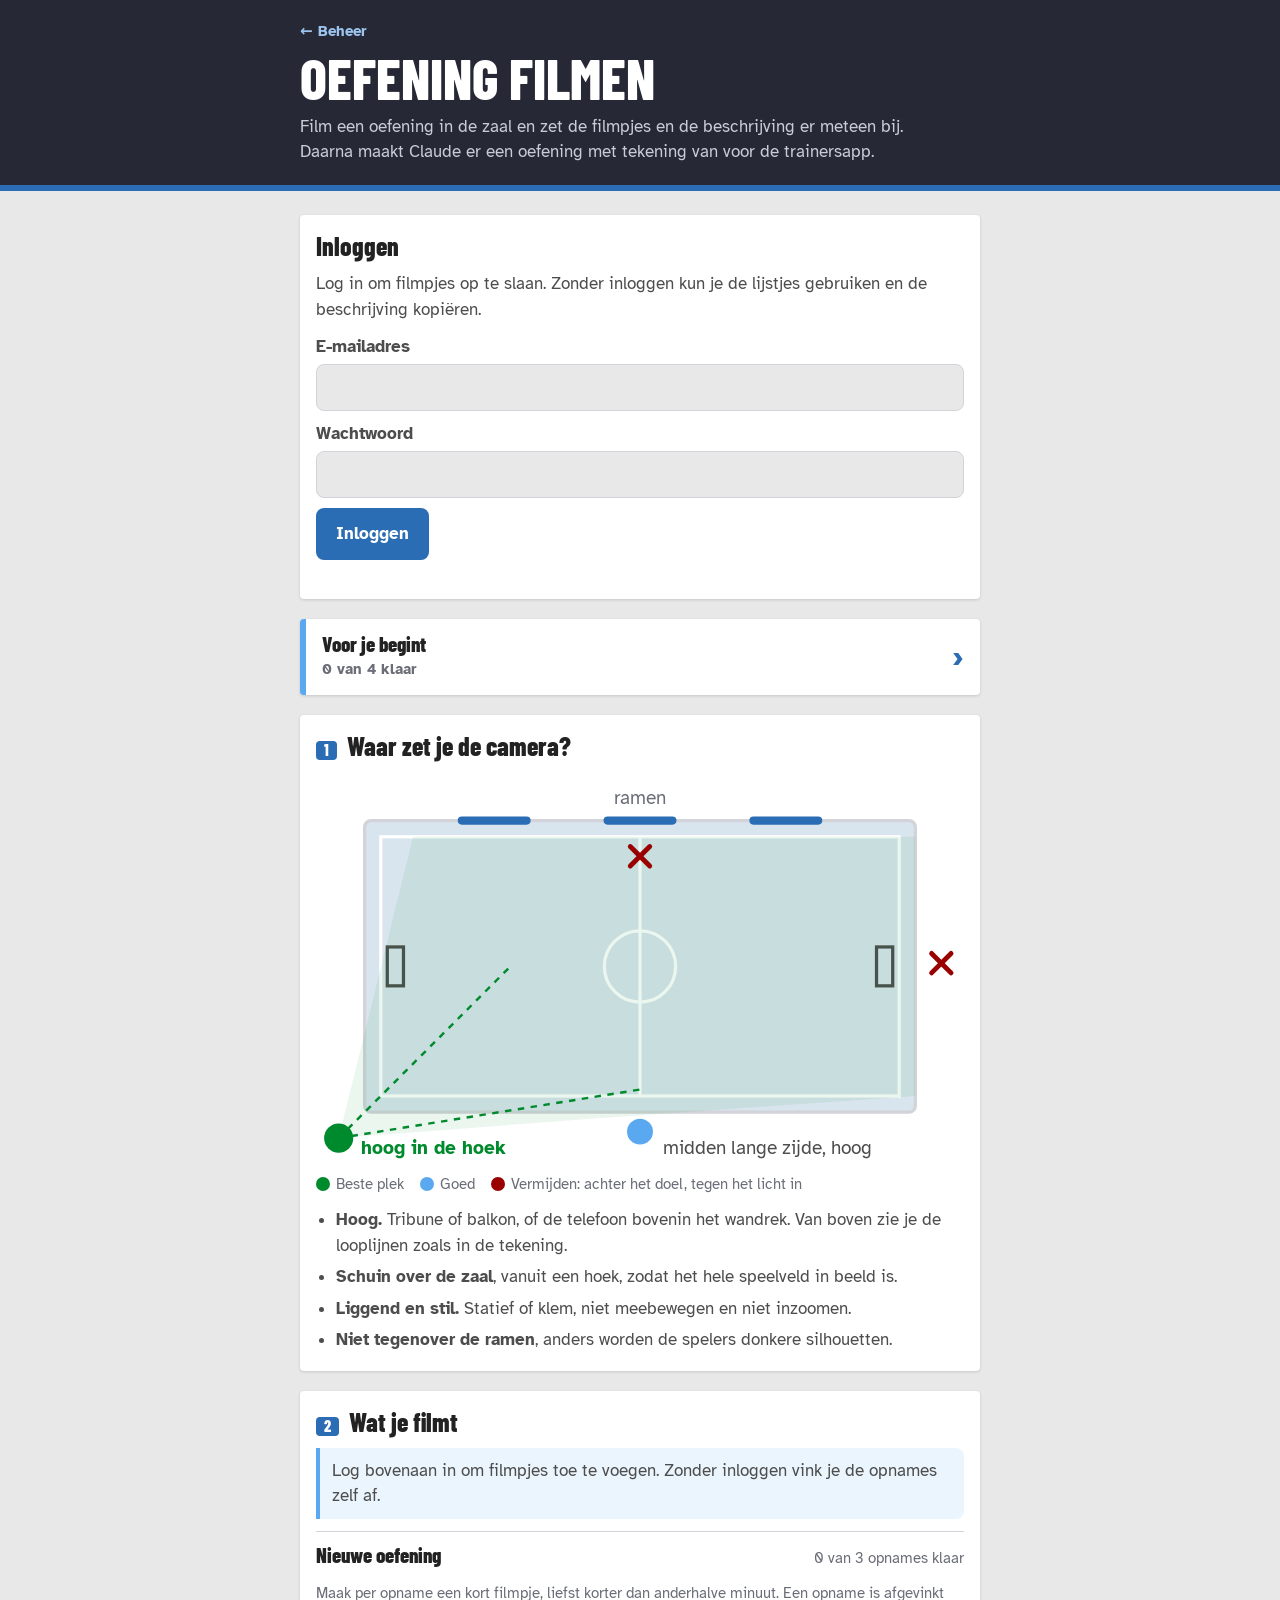
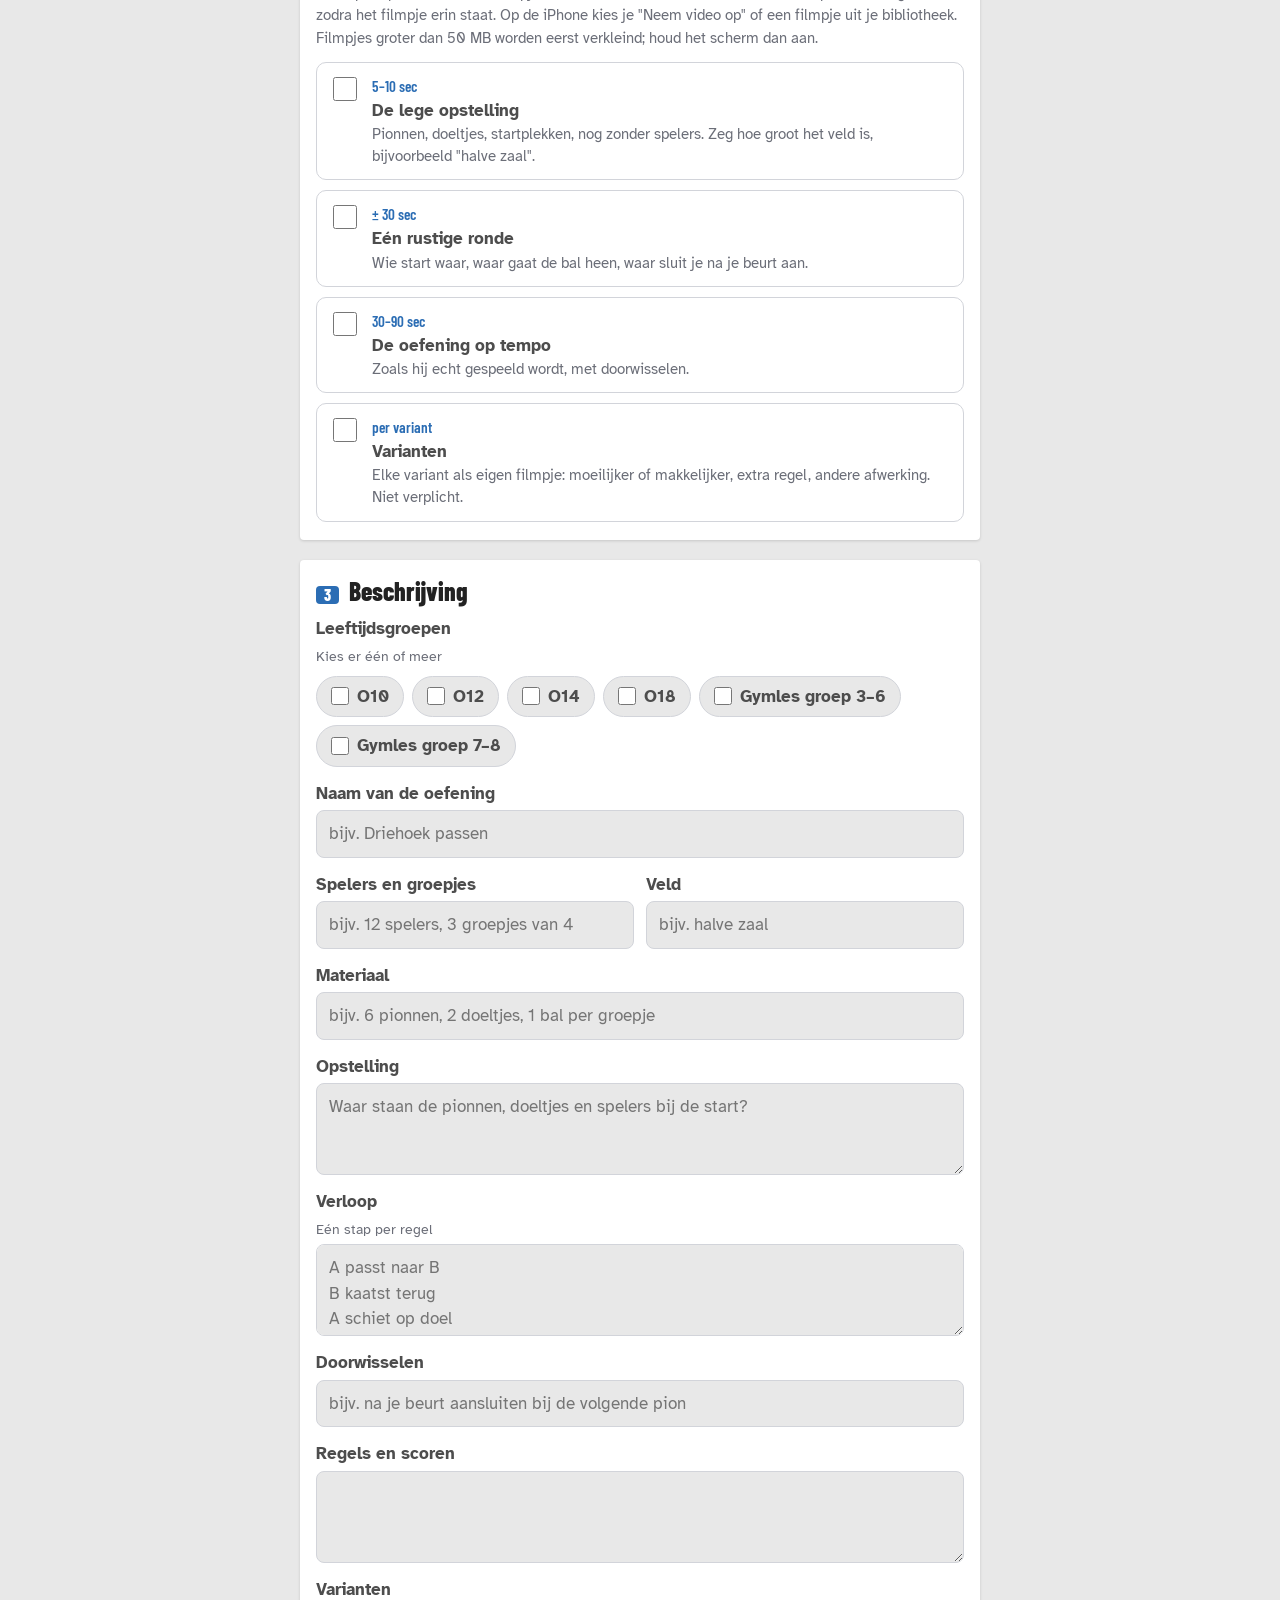
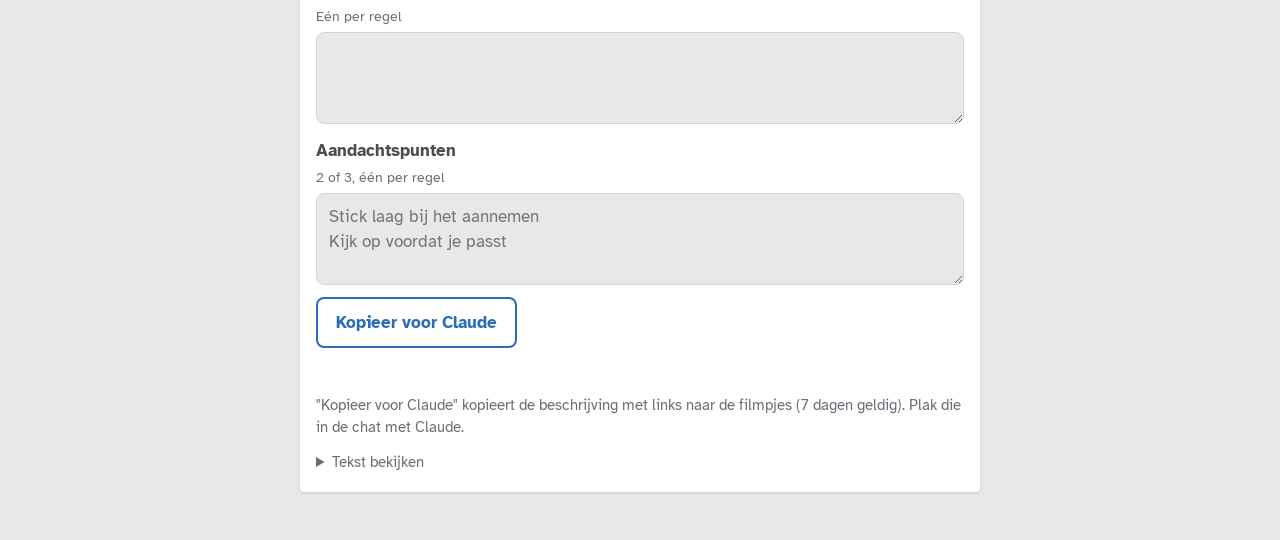
==== commit 4b93fefd: "Voor je begint als losse knop met pop-up (met teller), secties hernummerd Co-Authored-By: Claude Opu" ====
--- a/filmen/index.html
+++ b/filmen/index.html
@@ -32,6 +32,20 @@
   <p id="loginOut" style="margin:0">Log in om filmpjes op te slaan. Zonder inloggen kun je de lijstjes gebruiken en de beschrijving kopiëren.</p>
   <div data-login></div>
 </section>
+
+<button type="button" class="prep" id="prepBtn" aria-haspopup="dialog">
+  <span><b>Voor je begint</b><span class="muted" id="prepCount"></span></span><span aria-hidden="true" class="prep-arrow">›</span>
+</button>
+
+<dialog id="prep" aria-labelledby="h-voor">
+  <div class="dlg-head"><h2 id="h-voor">Voor je begint</h2><button type="button" class="ghost small" id="prepClose">Sluiten</button></div>
+  <ul class="checks">
+    <li><label><input type="checkbox" id="v1"><span class="t"><span>Video op 1080p, niet 4K</span><small>iPhone: Instellingen › Camera › Video opnemen › 1080p HD bij 30 fps. Scheelt opslag en uploadtijd.</small></span></label></li>
+    <li><label><input type="checkbox" id="v2"><span class="t"><span>Statief, klem of tape om de telefoon vast te zetten</span></span></label></li>
+    <li><label><input type="checkbox" id="v3"><span class="t"><span>Hesjes in twee kleuren</span><small>Dan zijn teams en rollen op de beelden uit elkaar te houden.</small></span></label></li>
+    <li><label><input type="checkbox" id="v4"><span class="t"><span>Hele veld in beeld</span><small>Maak een testopname van 5 seconden en kijk hem terug.</small></span></label></li>
+  </ul>
+</dialog>
 
 <section aria-labelledby="h-camera">
   <h2 id="h-camera"><span class="no">1</span> Waar zet je de camera?</h2>
@@ -70,18 +84,8 @@
   </ul>
 </section>
 
-<section aria-labelledby="h-voor">
-  <h2 id="h-voor"><span class="no">2</span> Voor je begint</h2>
-  <ul class="checks">
-    <li><label><input type="checkbox" id="v1"><span class="t"><span>Video op 1080p, niet 4K</span><small>iPhone: Instellingen › Camera › Video opnemen › 1080p HD bij 30 fps. Scheelt opslag en uploadtijd.</small></span></label></li>
-    <li><label><input type="checkbox" id="v2"><span class="t"><span>Statief, klem of tape om de telefoon vast te zetten</span></span></label></li>
-    <li><label><input type="checkbox" id="v3"><span class="t"><span>Hesjes in twee kleuren</span><small>Dan zijn teams en rollen op de beelden uit elkaar te houden.</small></span></label></li>
-    <li><label><input type="checkbox" id="v4"><span class="t"><span>Hele veld in beeld</span><small>Maak een testopname van 5 seconden en kijk hem terug.</small></span></label></li>
-  </ul>
-</section>
-
 <section aria-labelledby="h-shots">
-  <h2 id="h-shots"><span class="no">3</span> Wat je filmt</h2>
+  <h2 id="h-shots"><span class="no">2</span> Wat je filmt</h2>
   <p class="banner" id="offline">Log bovenaan in om filmpjes toe te voegen. Zonder inloggen vink je de opnames zelf af.</p>
 
   <div id="exWrap" class="hidden" style="display:grid;gap:10px">
@@ -102,7 +106,7 @@
 </section>
 
 <section aria-labelledby="h-oef">
-  <h2 id="h-oef"><span class="no">4</span> Beschrijving</h2>
+  <h2 id="h-oef"><span class="no">3</span> Beschrijving</h2>
   <form id="f" novalidate>
     <fieldset class="field picks" id="app"><legend>Leeftijdsgroepen</legend><small>Kies er één of meer</small></fieldset>
     <div class="field"><label for="naam">Naam van de oefening</label><input type="text" id="naam" placeholder="bijv. Driehoek passen"></div>
@@ -164,10 +168,20 @@
   function saveLocal(){ls.set(LKEY,local);}
 
   /* ---------- afvinklijst "Voor je begint" ---------- */
+  function prepCount(){
+    var all=document.querySelectorAll('#prep .checks input'),n=0;
+    Array.prototype.forEach.call(all,function(c){if(c.checked)n++;});
+    $('prepCount').textContent=n===all.length?'Alles klaar':n+' van '+all.length+' klaar';
+    $('prepBtn').classList.toggle('ok',n===all.length);
+  }
+  $('prepBtn').addEventListener('click',function(){var d=$('prep');if(d.showModal)d.showModal();else d.setAttribute('open','');});
+  $('prepClose').addEventListener('click',function(){var d=$('prep');if(d.close)d.close();else d.removeAttribute('open');});
+  $('prep').addEventListener('click',function(e){if(e.target===this&&this.close)this.close();});
   Array.prototype.slice.call(document.querySelectorAll('.checks input')).forEach(function(c){
     c.checked=!!(local.c&&local.c[c.id]);
-    c.addEventListener('change',function(){local.c=local.c||{};local.c[c.id]=c.checked;saveLocal();});
+    c.addEventListener('change',function(){local.c=local.c||{};local.c[c.id]=c.checked;saveLocal();prepCount();});
   });
+  prepCount();
 
   /* ---------- inloggen (shared/auth.js) ---------- */
   var online=false;
--- a/shared/style.css
+++ b/shared/style.css
@@ -1,24 +1,29 @@
-/* Opmaak van de beheer-app, in de kleuren van de trainersapp. */
+/* Opmaak van de beheer-app. */
+/* Kleuren van ufcutrecht.nl: grijze achtergrond, donkere kopbalk, blauwe balk en links, witte blokken. */
 :root{
-  --bg:#e8e8e8;--surface:#ffffff;--ink:#262935;--muted:#55596a;--line:#d2d4da;--accent:#2b6db4;--accent-ink:#ffffff;
-  --mark:#e0a21b;--good:#2f7d4f;--bad:#b5432f;--court:#e9d9b8;--court-line:#ffffff;
+  --bg:#e8e8e8;--surface:#ffffff;--ink:#4d4d4d;--head:#222222;--muted:#6b6e78;--line:#d2d4da;
+  --accent:#2b6db4;--accent-ink:#ffffff;--bar:#262935;--bar-ink:#ffffff;--shadow:0 1px 3px rgba(0,0,0,.15);
+  --mark:#5aa9f0;--good:#008a2e;--bad:#990000;--court:#d8e4ee;--court-line:#ffffff;
   --display:"Barlow Condensed","Arial Narrow",Arial,sans-serif;--body:"Atkinson Hyperlegible",system-ui,-apple-system,"Segoe UI",sans-serif;
   color-scheme:light}
-@media (prefers-color-scheme:dark){:root{--bg:#1a1c24;--surface:#262935;--ink:#ececef;--muted:#a3a7b6;--line:#383c4d;--accent:#6fa6e4;--accent-ink:#11141c;
-  --mark:#f0bb45;--good:#6cc08f;--bad:#ec8a74;--court:#3a3326;--court-line:#cfc6b2;color-scheme:dark}}
+@media (prefers-color-scheme:dark){:root{--bg:#1a1c24;--surface:#262935;--ink:#ececef;--head:#ffffff;--muted:#a3a7b6;--line:#383c4d;
+  --accent:#6fa6e4;--accent-ink:#11141c;--bar:#11131a;--bar-ink:#ffffff;--shadow:0 1px 3px rgba(0,0,0,.4);
+  --mark:#5aa9f0;--good:#00cc66;--bad:#ff5050;--court:#2f3446;--court-line:#8d93a8;color-scheme:dark}}
 *{box-sizing:border-box}
-body{margin:0;background:var(--bg);color:var(--ink);font:17px/1.5 var(--body);
-  padding:env(safe-area-inset-top,0) max(16px,env(safe-area-inset-right,0)) calc(48px + env(safe-area-inset-bottom,0)) max(16px,env(safe-area-inset-left,0))}
+body{margin:0;overflow-x:clip;background:var(--bg);color:var(--ink);font:17px/1.5 var(--body);
+  padding:0 max(16px,env(safe-area-inset-right,0)) calc(48px + env(safe-area-inset-bottom,0)) max(16px,env(safe-area-inset-left,0))}
 .wrap{max-width:680px;margin:0 auto;display:grid;gap:20px}
-header{display:grid;gap:6px;padding:24px 0 16px;border-bottom:4px solid var(--mark)}
+header{display:grid;gap:6px;background:var(--bar);color:var(--bar-ink);border-bottom:6px solid #2b6db4;margin:0 calc(50% - 50vw) 4px;padding:calc(20px + env(safe-area-inset-top,0)) max(16px,calc(50vw - 340px)) 20px}
+header h1{color:var(--bar-ink)}
+header .back{color:#9cc4ee}
 .back{color:var(--accent);text-decoration:none;font-weight:700;font-size:.95rem}
-h1,h2,h3{font-family:var(--display);font-weight:800;text-wrap:balance;margin:0;line-height:1.05}
+h1,h2,h3{font-family:var(--display);font-weight:800;color:var(--head);text-wrap:balance;margin:0;line-height:1.05}
 h1{font-size:clamp(40px,9vw,56px);text-transform:uppercase}
 h2{font-size:1.6rem;display:flex;align-items:baseline;gap:10px}
 h3{font-size:1.3rem}
 h2 .no{font-size:1rem;color:var(--accent-ink);background:var(--accent);border-radius:4px;padding:1px 8px}
-header p{margin:0;color:var(--muted);max-width:60ch}
-section{background:var(--surface);border:1px solid var(--line);border-radius:12px;padding:18px 16px;display:grid;gap:12px;min-width:0}
+header p{margin:0;color:#c9ccd6;max-width:60ch}
+section{background:var(--surface);border:0;box-shadow:var(--shadow);border-radius:4px;padding:18px 16px;display:grid;gap:12px;min-width:0}
 section > p{margin:0;max-width:65ch}
 .court{width:100%;height:auto;display:block}
 .legend{display:flex;flex-wrap:wrap;gap:8px 16px;font-size:.95rem;color:var(--muted);margin:0;padding:0;list-style:none}
@@ -96,9 +101,17 @@
 .pick:has(input:checked){border-color:var(--accent);background:color-mix(in srgb,var(--accent) 14%,var(--surface))}
 .pick:focus-within{outline:3px solid var(--mark);outline-offset:2px}
 .tiles{list-style:none;margin:0;padding:0;display:grid;gap:12px}
-.tile{display:grid;gap:4px;background:var(--surface);border:1px solid var(--line);border-top:6px solid var(--accent);border-radius:12px;padding:16px;color:inherit;text-decoration:none}
-.tile b{font:800 1.5rem/1.1 var(--display);text-transform:uppercase}
+.tile{display:grid;gap:4px;background:var(--surface);box-shadow:var(--shadow);border-top:6px solid var(--accent);border-radius:4px;padding:16px;color:inherit;text-decoration:none}
+.tile b{color:var(--accent);font:800 1.5rem/1.1 var(--display);text-transform:uppercase}
 .tile span{color:var(--muted)}
 .tile:hover{border-color:var(--accent)}
 .links{margin:0;padding-left:20px;display:grid;gap:4px}
 .links a{color:var(--accent);font-weight:700}
+.prep{width:100%;justify-content:space-between;background:var(--surface);color:var(--head);border:0;border-left:6px solid var(--mark);border-radius:4px;box-shadow:var(--shadow);padding:14px 16px;text-align:left}
+.prep > span:first-child{display:grid;gap:2px}
+.prep b{font:800 1.3rem/1.1 var(--display)}
+.prep.ok{border-left-color:var(--good)}
+.prep-arrow{font-size:1.8rem;line-height:1;color:var(--accent)}
+dialog#prep{width:min(560px,calc(100vw - 32px));max-height:calc(100vh - 48px);border:0;border-radius:6px;padding:18px 16px;background:var(--surface);color:var(--ink);box-shadow:0 10px 40px rgba(0,0,0,.35)}
+dialog#prep::backdrop{background:rgba(20,22,30,.55)}
+.dlg-head{display:flex;justify-content:space-between;align-items:center;gap:12px;margin-bottom:8px}
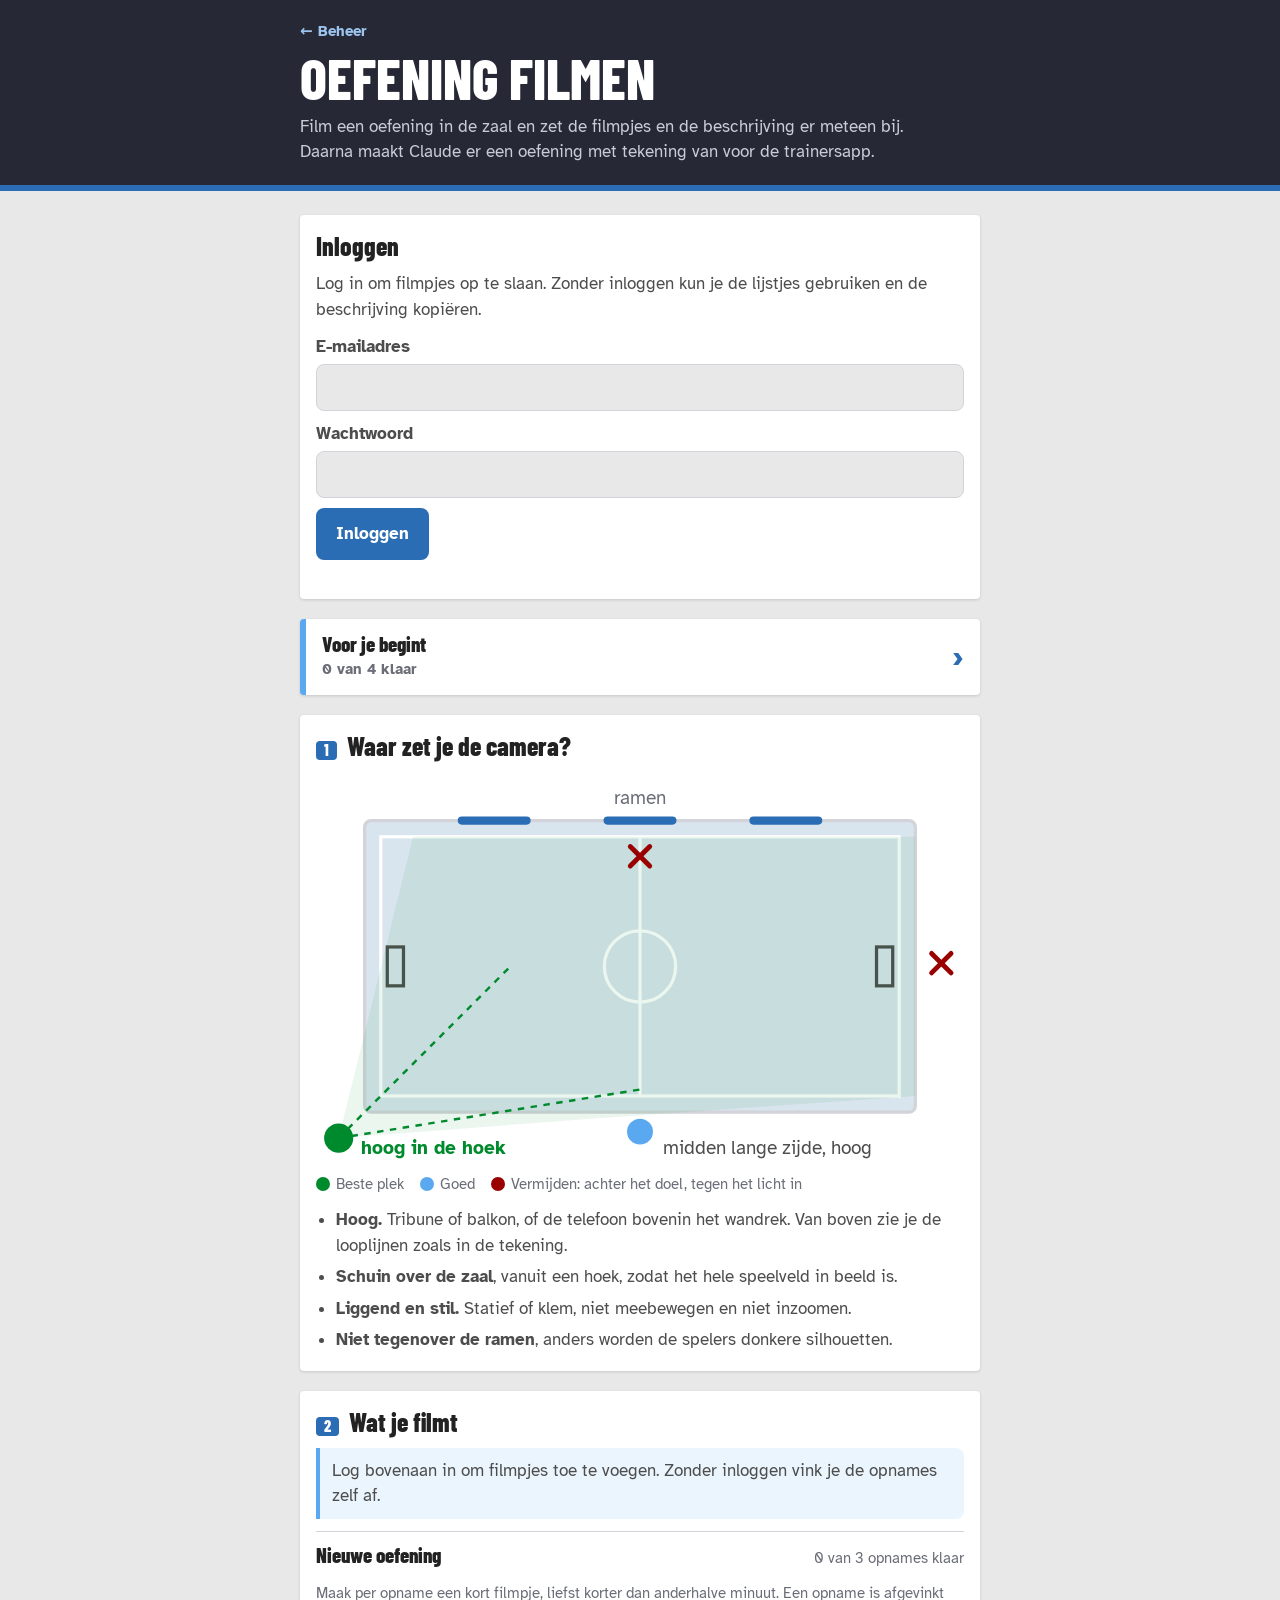
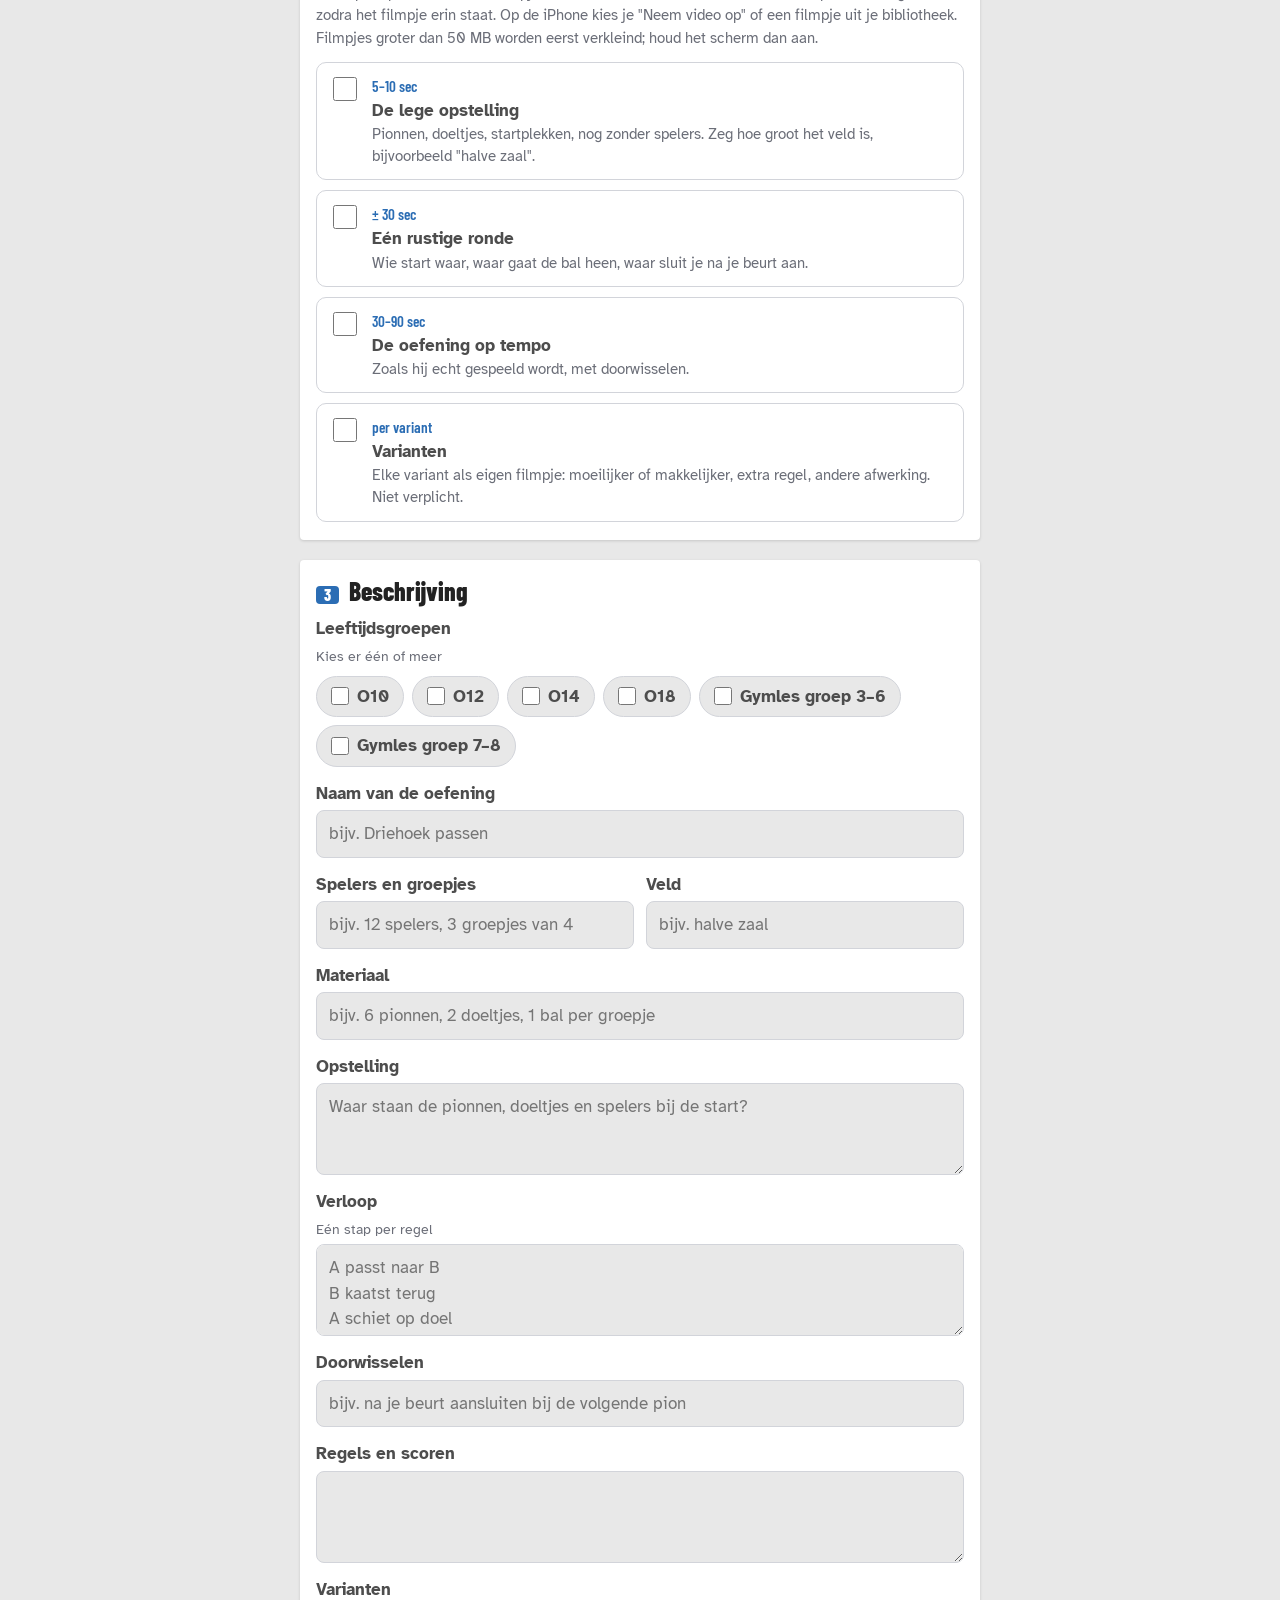
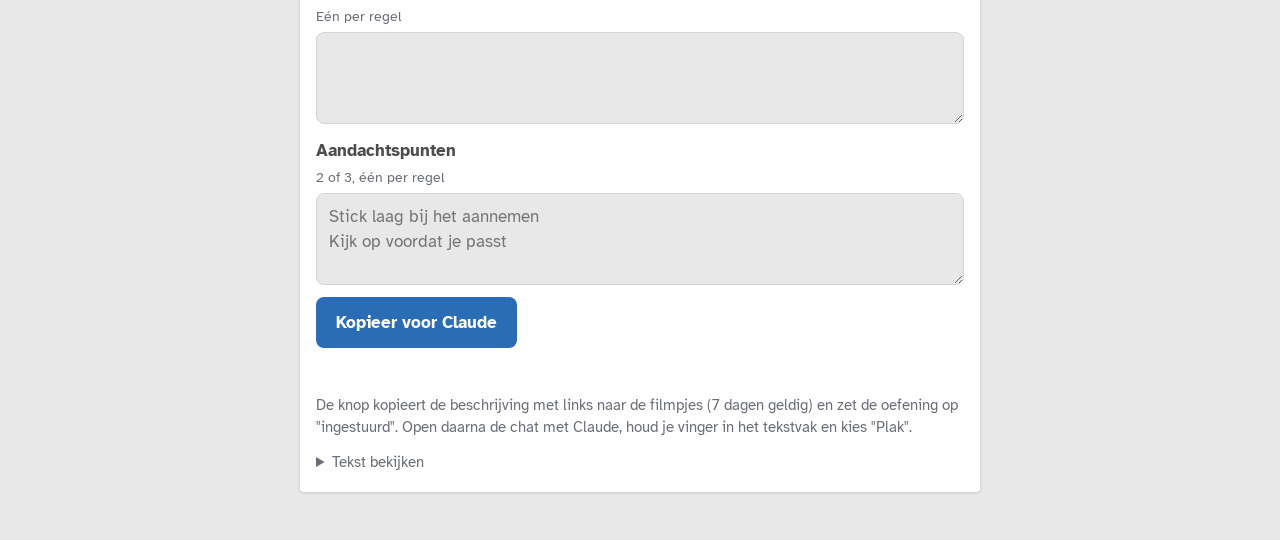
==== commit ef7338b3: "Eén knop 'Insturen en kopiëren'; kopiëren werkt ook op de iPhone na het maken van de links Co-Author" ====
--- a/filmen/index.html
+++ b/filmen/index.html
@@ -124,8 +124,7 @@
   </form>
 
   <div class="btns">
-    <button type="button" class="primary hidden" id="submit">Klaar, insturen</button>
-    <button type="button" class="ghost" id="copy">Kopieer voor Claude</button>
+    <button type="button" class="primary" id="copy">Kopieer voor Claude</button>
     <button type="button" class="ghost small hidden" id="done">Markeer als verwerkt</button>
     <button type="button" class="danger small hidden" id="del">Oefening verwijderen</button>
   </div>
@@ -135,7 +134,7 @@
     <button type="button" class="ghost small" id="delNo">Annuleren</button>
   </div>
   <p class="status" id="status" role="status"></p>
-  <p class="muted" style="margin:0">"Kopieer voor Claude" kopieert de beschrijving met links naar de filmpjes (7 dagen geldig). Plak die in de chat met Claude.</p>
+  <p class="muted" style="margin:0">De knop kopieert de beschrijving met links naar de filmpjes (7 dagen geldig) en zet de oefening op "ingestuurd". Open daarna de chat met Claude, houd je vinger in het tekstvak en kies "Plak".</p>
   <details>
     <summary class="muted">Tekst bekijken</summary>
     <pre class="out" id="out"></pre>
@@ -297,18 +296,12 @@
 
   /* ---------- knoppen ---------- */
   function renderButtons(){
-    $('submit').classList.toggle('hidden',!online);
-    $('submit').textContent=cur.status==='concept'?'Klaar, insturen':(cur.status==='verwerkt'?'Verwerkt in de app':'Ingestuurd');
-    $('submit').disabled=busy>0||cur.status!=='concept';
+    $('copy').textContent=online&&cur.status==='concept'?'Insturen en kopiëren':'Kopieer voor Claude';
+    $('copy').disabled=busy>0;
     $('done').classList.toggle('hidden',!(online&&cur.id&&cur.status==='ingestuurd'));
     $('del').classList.toggle('hidden',!(online&&cur.id));
     $('newEx').disabled=busy>0;
   }
-  $('submit').addEventListener('click',function(){
-    if(!hasContent()){setStatus('Voeg eerst een filmpje of beschrijving toe.','err');return;}
-    cur.status='ingestuurd';renderButtons();
-    save(true).then(function(){setStatus('Ingestuurd. Tik op "Kopieer voor Claude" en plak de tekst in de chat.','ok');});
-  });
   $('done').addEventListener('click',function(){cur.status='verwerkt';renderButtons();save(true);});
   $('newEx').addEventListener('click',function(){
     if(busy)return;save(true);cur=blank();toForm();setStatus('');$('formTitle').scrollIntoView({behavior:'smooth',block:'start'});
@@ -350,18 +343,35 @@
     var m={};(res||[]).forEach(function(r){if(r&&r.signedURL&&r.path)m[r.path]=BASE+'/storage/v1'+(r.signedURL.charAt(0)==='/'?'':'/')+r.signedURL;});
     return m;
   }
-  $('copy').addEventListener('click',async function(){
-    var links=null;
-    if(online&&cur.videos.length){try{links=await signed(cur.videos.map(function(x){return x.path;}),7*24*3600);}catch(e){setStatus('Links naar de filmpjes maken lukte niet; de tekst zonder links is gekopieerd.','err');}}
-    var t=text(links);
-    if(!t){setStatus('Vul eerst iets in.','err');return;}
-    $('out').textContent=t;
+  /* Insturen en kopiëren. iPhone (Safari) staat kopiëren alleen toe direct na de tik,
+     dus de tekst gaat als belofte naar het klembord terwijl de links nog worden gemaakt. */
+  $('copy').addEventListener('click',function(){
+    if(!hasContent()){setStatus('Vul eerst iets in of voeg een filmpje toe.','err');return;}
+    var linkFail=false;
+    var made=(async function(){
+      if(online&&cur.status==='concept'){cur.status='ingestuurd';renderButtons();await save(true);}
+      var links=null;
+      if(online&&cur.videos.length){try{links=await signed(cur.videos.map(function(x){return x.path;}),7*24*3600);}catch(e){linkFail=true;}}
+      var t=text(links);$('out').textContent=t;return t;
+    })();
     function fallback(){
-      $('out').parentNode.open=true;var r=document.createRange();r.selectNodeContents($('out'));
-      var s=window.getSelection();s.removeAllRanges();s.addRange(r);
-      setStatus('Kopiëren lukte niet automatisch. De tekst is geselecteerd: kopieer hem zelf.');
+      made.then(function(){
+        $('out').parentNode.open=true;var r=document.createRange();r.selectNodeContents($('out'));
+        var s=window.getSelection();s.removeAllRanges();s.addRange(r);
+        setStatus('Kopiëren lukte niet automatisch. De tekst hieronder is geselecteerd: kies "Kopieer".');
+      });
     }
-    try{await navigator.clipboard.writeText(t);if(!links&&online&&cur.videos.length)return;setStatus('Gekopieerd. Plak de tekst in de chat met Claude.','ok');}catch(e){fallback();}
+    function ok(){setStatus(linkFail?'Gekopieerd, maar zonder links naar de filmpjes (die maken lukte niet).':'Gekopieerd. Plak de tekst in de chat met Claude.',linkFail?'err':'ok');}
+    try{
+      if(window.ClipboardItem&&navigator.clipboard&&navigator.clipboard.write){
+        var item=new ClipboardItem({'text/plain':made.then(function(t){return new Blob([t],{type:'text/plain'});})});
+        navigator.clipboard.write([item]).then(ok,function(){
+          made.then(function(t){return navigator.clipboard.writeText(t);}).then(ok,fallback);
+        });
+      }else{
+        made.then(function(t){return navigator.clipboard.writeText(t);}).then(ok,fallback);
+      }
+    }catch(e){fallback();}
   });
 
   /* ---------- filmpjes per opname ---------- */
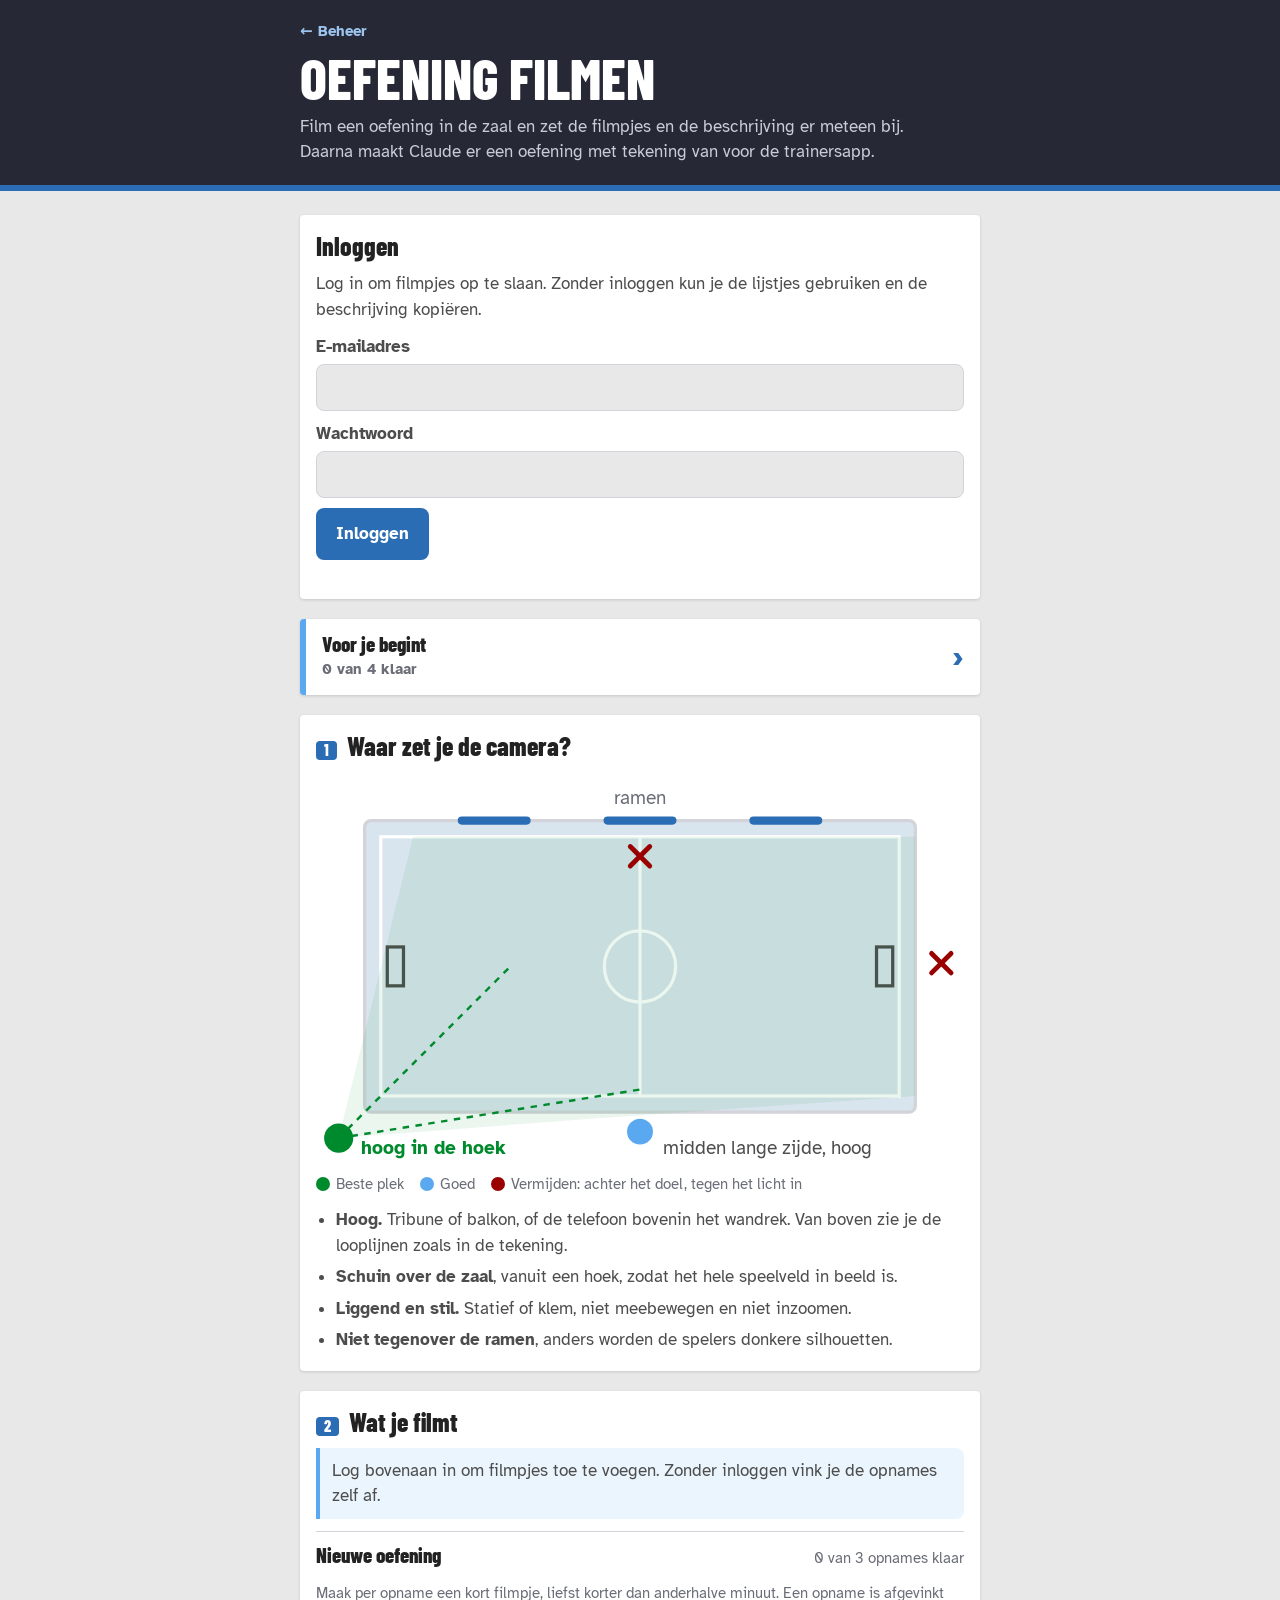
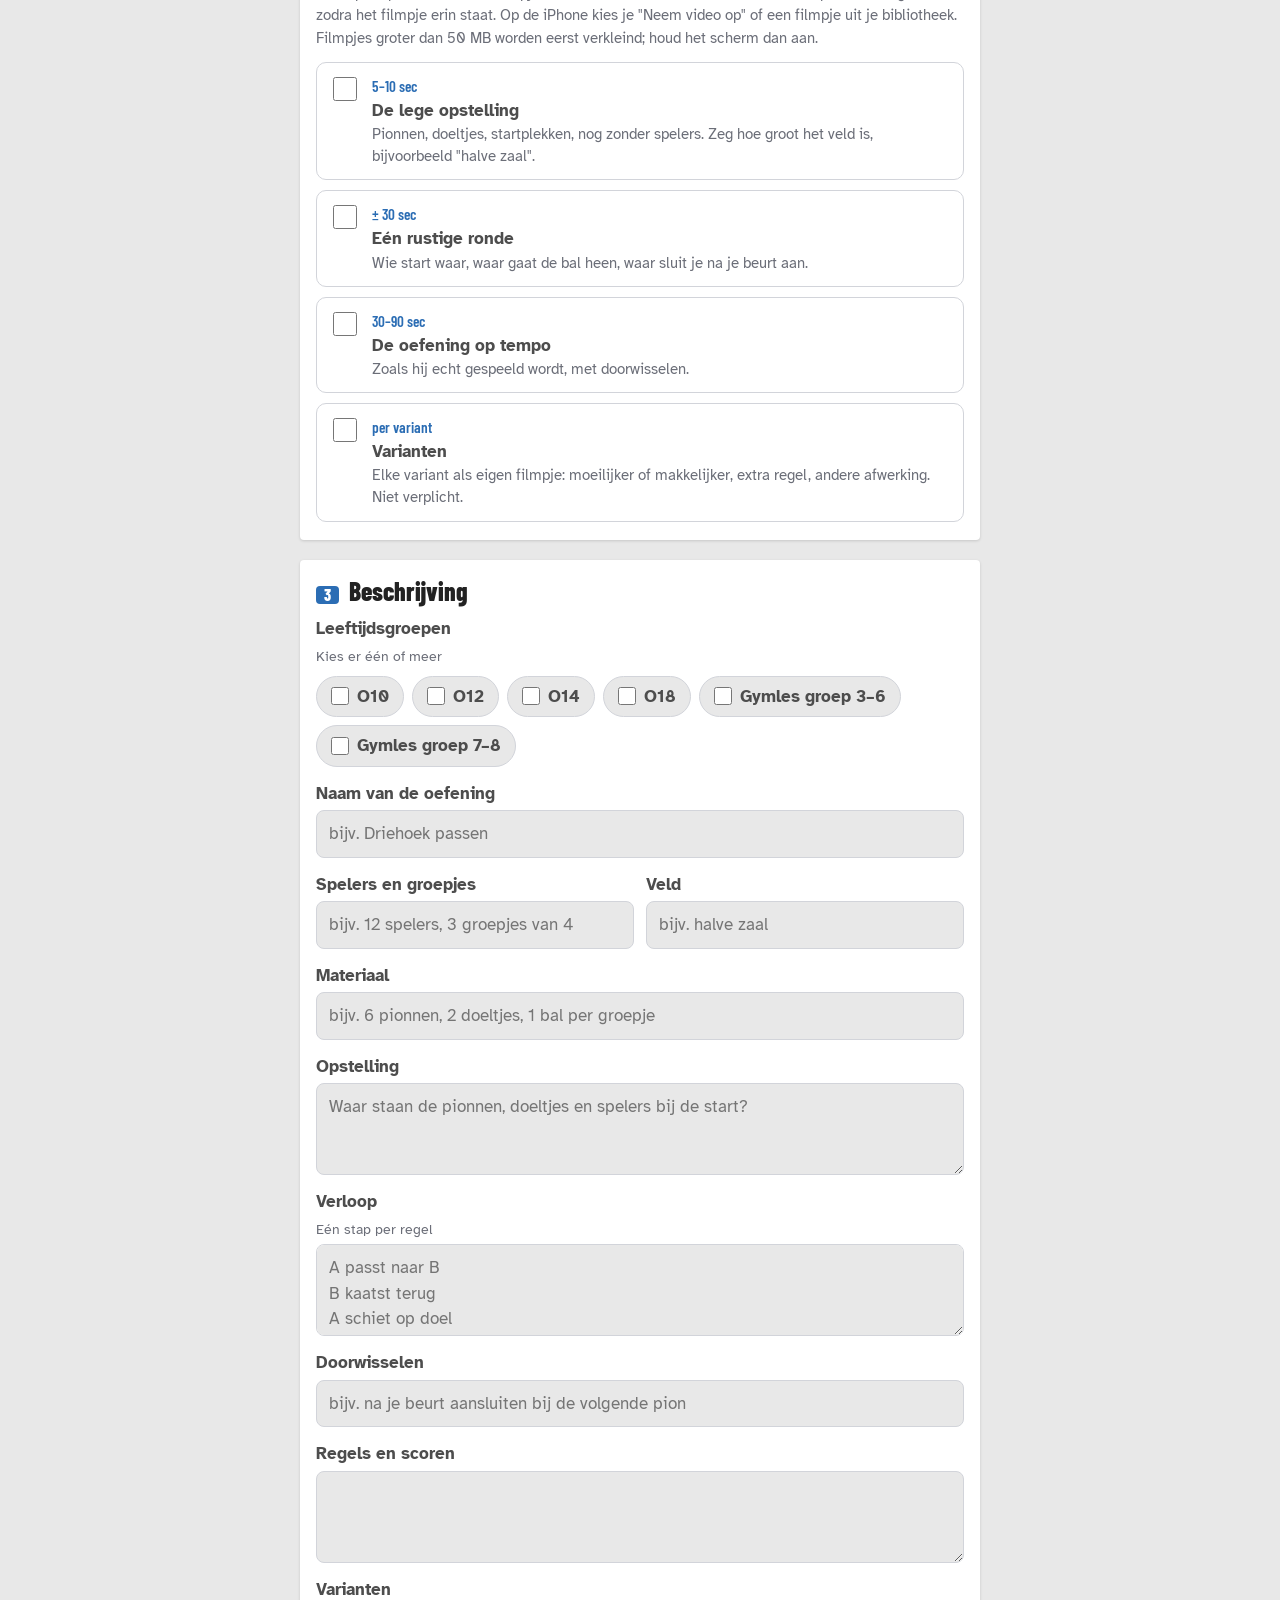
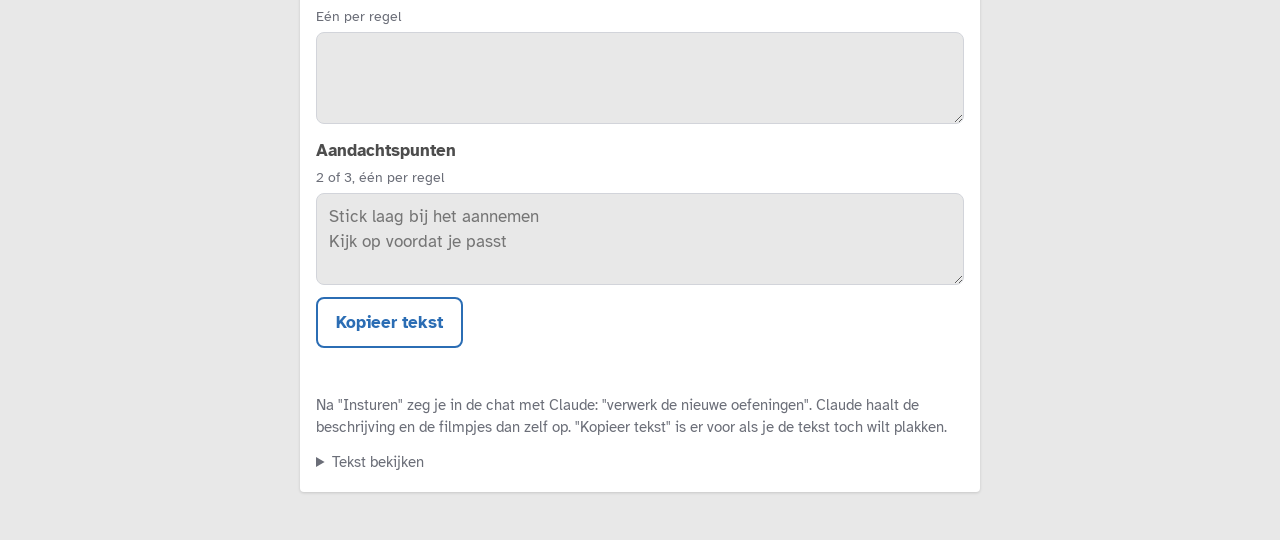
==== commit 5ffa55df: "Knop 'Insturen' bewaart links naar de filmpjes in de oefening, zodat Claude alles via de Supabase-ko" ====
--- a/filmen/index.html
+++ b/filmen/index.html
@@ -124,7 +124,8 @@
   </form>
 
   <div class="btns">
-    <button type="button" class="primary" id="copy">Kopieer voor Claude</button>
+    <button type="button" class="primary hidden" id="send">Insturen</button>
+    <button type="button" class="ghost" id="copy">Kopieer tekst</button>
     <button type="button" class="ghost small hidden" id="done">Markeer als verwerkt</button>
     <button type="button" class="danger small hidden" id="del">Oefening verwijderen</button>
   </div>
@@ -134,7 +135,7 @@
     <button type="button" class="ghost small" id="delNo">Annuleren</button>
   </div>
   <p class="status" id="status" role="status"></p>
-  <p class="muted" style="margin:0">De knop kopieert de beschrijving met links naar de filmpjes (7 dagen geldig) en zet de oefening op "ingestuurd". Open daarna de chat met Claude, houd je vinger in het tekstvak en kies "Plak".</p>
+  <p class="muted" style="margin:0">Na "Insturen" zeg je in de chat met Claude: "verwerk de nieuwe oefeningen". Claude haalt de beschrijving en de filmpjes dan zelf op. "Kopieer tekst" is er voor als je de tekst toch wilt plakken.</p>
   <details>
     <summary class="muted">Tekst bekijken</summary>
     <pre class="out" id="out"></pre>
@@ -232,6 +233,7 @@
   function row(){
     var d={videos:cur.videos.map(function(x){return {path:x.path,label:x.label,name:x.name||'',sizeBytes:x.sizeBytes||0,seconds:x.seconds||0,type:x.type||''};})};
     FIELDS.forEach(function(k){d[k]=cur[k]||'';});
+    if(cur.links){d.links=cur.links;d.linksTot=cur.linksTot||null;}
     return {id:cur.id,data:d,status:cur.status,updated_at:new Date().toISOString()};
   }
   function save(now){
@@ -260,7 +262,7 @@
     if(!online||listBusy)return;listBusy=true;
     try{
       var rows=await api('/rest/v1/'+TABLE+'?select=id,data,status,updated_at&order=updated_at.desc&limit=100');
-      exercises=(rows||[]).map(function(r){var d=r.data||{};var o={id:r.id,status:r.status,updatedAt:r.updated_at,videos:Array.isArray(d.videos)?d.videos:[]};FIELDS.forEach(function(k){o[k]=typeof d[k]==='string'?d[k]:'';});return o;});
+      exercises=(rows||[]).map(function(r){var d=r.data||{};var o={id:r.id,status:r.status,updatedAt:r.updated_at,videos:Array.isArray(d.videos)?d.videos:[]};FIELDS.forEach(function(k){o[k]=typeof d[k]==='string'?d[k]:'';});if(d.links&&typeof d.links==='object'){o.links=d.links;o.linksTot=d.linksTot||null;}return o;});
       var mine=exercises.filter(function(e){return e.id===cur.id;})[0];
       if(mine&&mine.status!==cur.status){cur.status=mine.status;renderButtons();}
       renderList();
@@ -296,12 +298,27 @@
 
   /* ---------- knoppen ---------- */
   function renderButtons(){
-    $('copy').textContent=online&&cur.status==='concept'?'Insturen en kopiëren':'Kopieer voor Claude';
+    $('send').classList.toggle('hidden',!online);
+    $('send').textContent=cur.status==='concept'?'Insturen':(cur.status==='verwerkt'?'Verwerkt in de app':'Opnieuw insturen');
+    $('send').disabled=busy>0||cur.status==='verwerkt';
     $('copy').disabled=busy>0;
     $('done').classList.toggle('hidden',!(online&&cur.id&&cur.status==='ingestuurd'));
     $('del').classList.toggle('hidden',!(online&&cur.id));
     $('newEx').disabled=busy>0;
   }
+  /* Insturen: links naar de filmpjes (7 dagen geldig) opslaan in de oefening, zodat Claude
+     ze via de Supabase-koppeling zelf kan ophalen, en de status op "ingestuurd" zetten. */
+  $('send').addEventListener('click',async function(){
+    if(!hasContent()){setStatus('Vul eerst iets in of voeg een filmpje toe.','err');return;}
+    var b=$('send');b.disabled=true;setStatus('Insturen…');
+    try{
+      cur.links=cur.videos.length?await signed(cur.videos.map(function(x){return x.path;}),7*24*3600):{};
+      cur.linksTot=new Date(Date.now()+7*24*3600*1000).toISOString();
+      cur.status='ingestuurd';
+      await save(true);renderButtons();renderList();
+      setStatus('Ingestuurd. Zeg in de chat met Claude: "verwerk de nieuwe oefeningen".','ok');
+    }catch(e){setStatus('Insturen mislukt. Controleer je verbinding en probeer het opnieuw.','err');renderButtons();}
+  });
   $('done').addEventListener('click',function(){cur.status='verwerkt';renderButtons();save(true);});
   $('newEx').addEventListener('click',function(){
     if(busy)return;save(true);cur=blank();toForm();setStatus('');$('formTitle').scrollIntoView({behavior:'smooth',block:'start'});
@@ -349,7 +366,6 @@
     if(!hasContent()){setStatus('Vul eerst iets in of voeg een filmpje toe.','err');return;}
     var linkFail=false;
     var made=(async function(){
-      if(online&&cur.status==='concept'){cur.status='ingestuurd';renderButtons();await save(true);}
       var links=null;
       if(online&&cur.videos.length){try{links=await signed(cur.videos.map(function(x){return x.path;}),7*24*3600);}catch(e){linkFail=true;}}
       var t=text(links);$('out').textContent=t;return t;
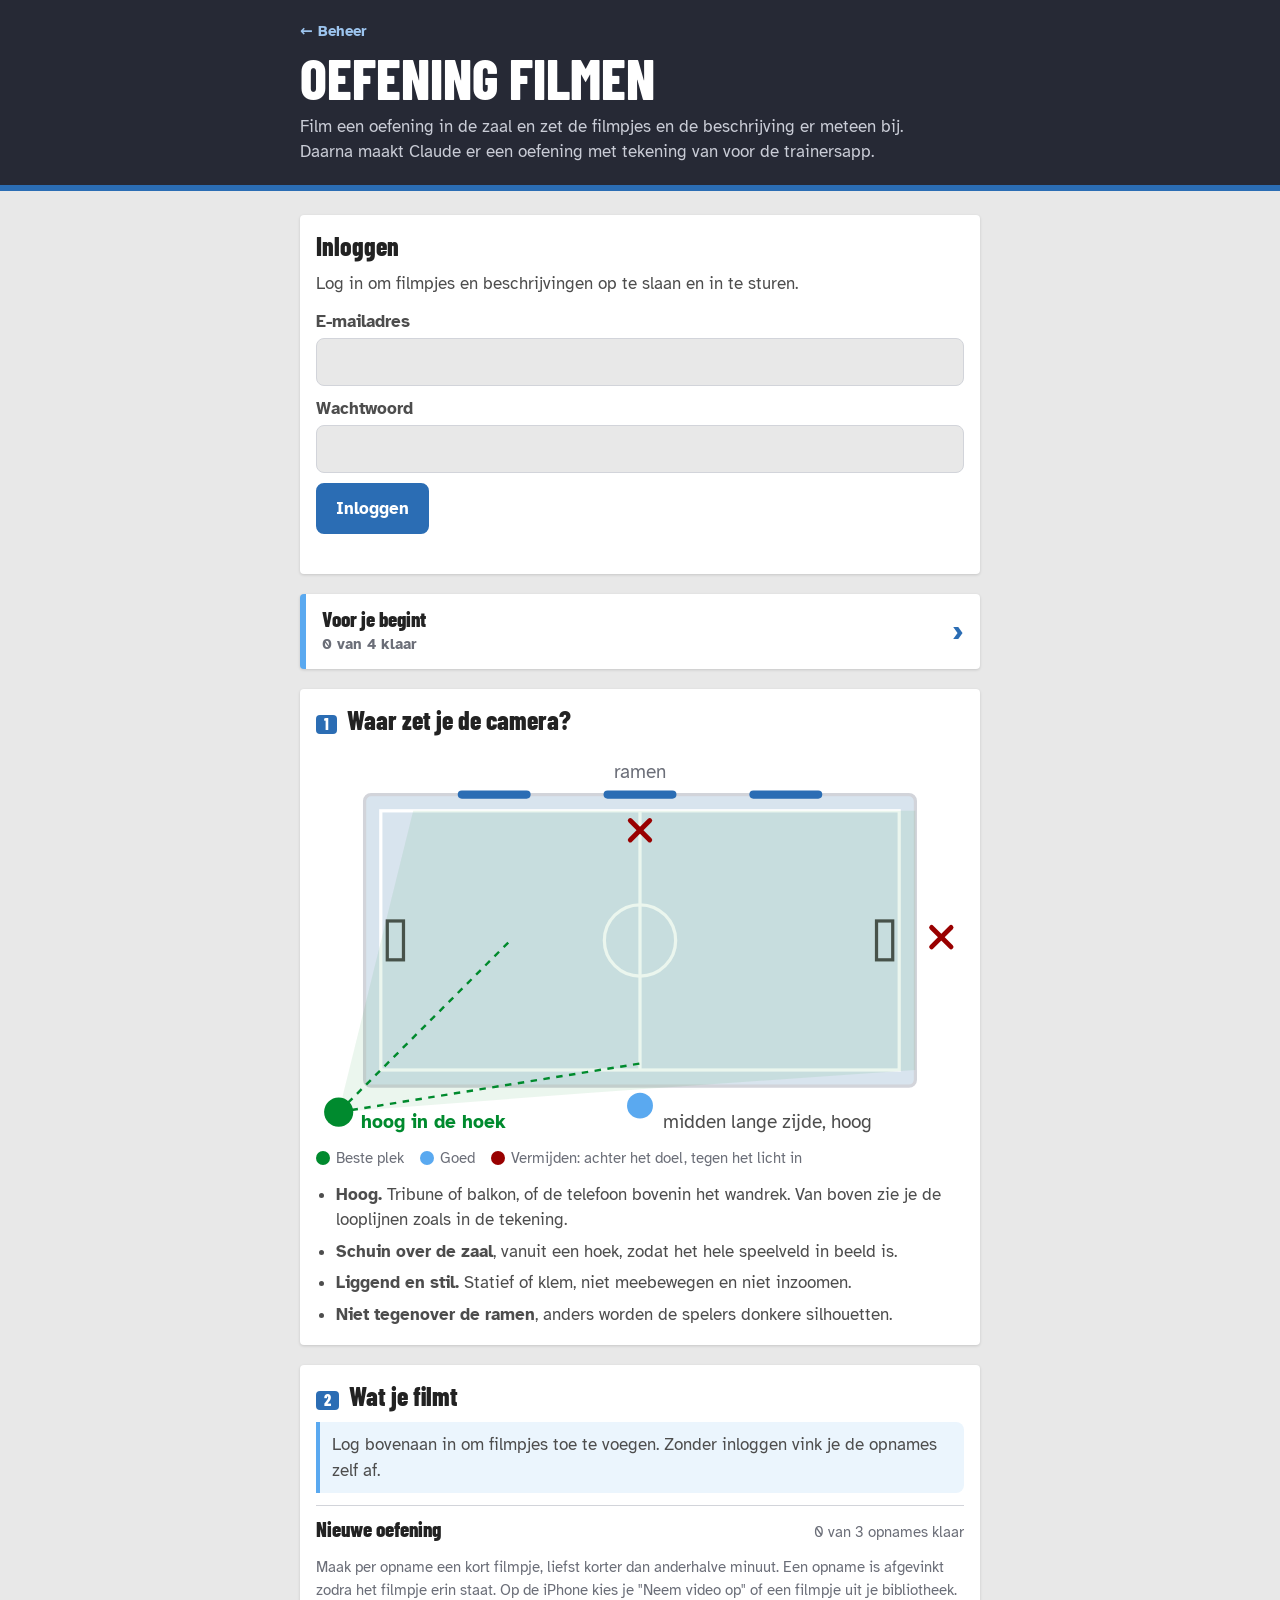
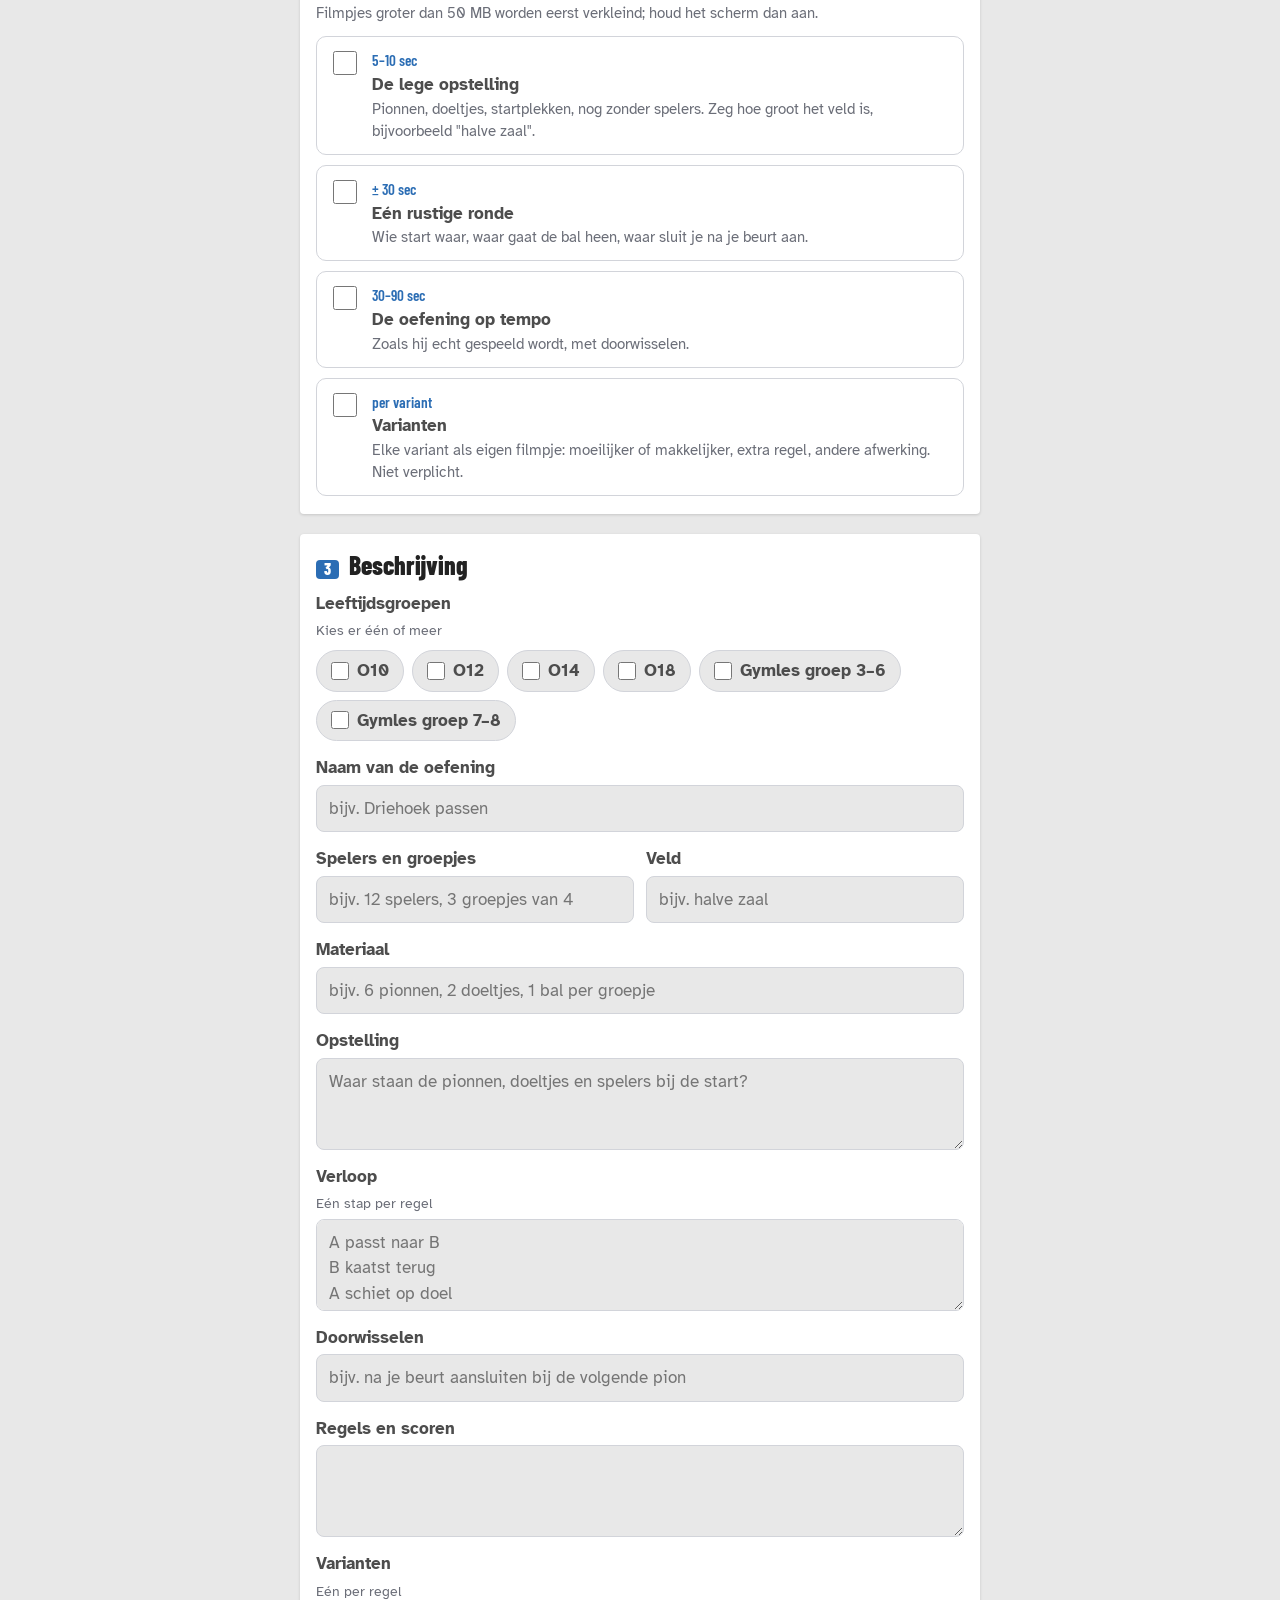
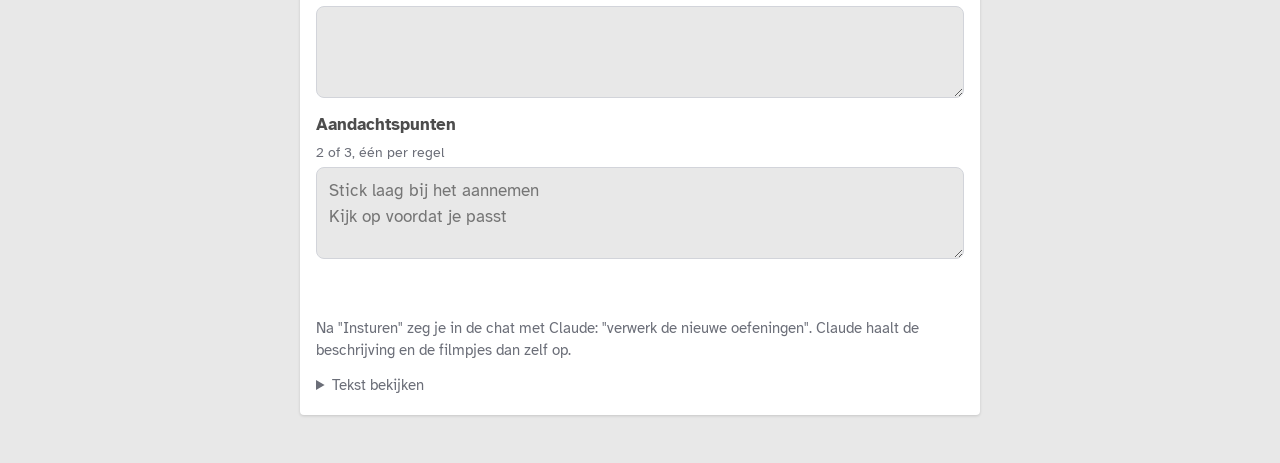
==== commit 05c5dd94: "Knop 'Kopieer tekst' weg: Claude haalt ingestuurde oefeningen zelf op Co-Authored-By: Claude Opus 5." ====
--- a/filmen/index.html
+++ b/filmen/index.html
@@ -29,7 +29,7 @@
 
 <section aria-labelledby="h-login" id="loginBox">
   <h2 id="h-login">Inloggen</h2>
-  <p id="loginOut" style="margin:0">Log in om filmpjes op te slaan. Zonder inloggen kun je de lijstjes gebruiken en de beschrijving kopiëren.</p>
+  <p id="loginOut" style="margin:0">Log in om filmpjes en beschrijvingen op te slaan en in te sturen.</p>
   <div data-login></div>
 </section>
 
@@ -125,7 +125,6 @@
 
   <div class="btns">
     <button type="button" class="primary hidden" id="send">Insturen</button>
-    <button type="button" class="ghost" id="copy">Kopieer tekst</button>
     <button type="button" class="ghost small hidden" id="done">Markeer als verwerkt</button>
     <button type="button" class="danger small hidden" id="del">Oefening verwijderen</button>
   </div>
@@ -135,7 +134,7 @@
     <button type="button" class="ghost small" id="delNo">Annuleren</button>
   </div>
   <p class="status" id="status" role="status"></p>
-  <p class="muted" style="margin:0">Na "Insturen" zeg je in de chat met Claude: "verwerk de nieuwe oefeningen". Claude haalt de beschrijving en de filmpjes dan zelf op. "Kopieer tekst" is er voor als je de tekst toch wilt plakken.</p>
+  <p class="muted" style="margin:0">Na "Insturen" zeg je in de chat met Claude: "verwerk de nieuwe oefeningen". Claude haalt de beschrijving en de filmpjes dan zelf op.</p>
   <details>
     <summary class="muted">Tekst bekijken</summary>
     <pre class="out" id="out"></pre>
@@ -301,7 +300,6 @@
     $('send').classList.toggle('hidden',!online);
     $('send').textContent=cur.status==='concept'?'Insturen':(cur.status==='verwerkt'?'Verwerkt in de app':'Opnieuw insturen');
     $('send').disabled=busy>0||cur.status==='verwerkt';
-    $('copy').disabled=busy>0;
     $('done').classList.toggle('hidden',!(online&&cur.id&&cur.status==='ingestuurd'));
     $('del').classList.toggle('hidden',!(online&&cur.id));
     $('newEx').disabled=busy>0;
@@ -360,36 +358,6 @@
     var m={};(res||[]).forEach(function(r){if(r&&r.signedURL&&r.path)m[r.path]=BASE+'/storage/v1'+(r.signedURL.charAt(0)==='/'?'':'/')+r.signedURL;});
     return m;
   }
-  /* Insturen en kopiëren. iPhone (Safari) staat kopiëren alleen toe direct na de tik,
-     dus de tekst gaat als belofte naar het klembord terwijl de links nog worden gemaakt. */
-  $('copy').addEventListener('click',function(){
-    if(!hasContent()){setStatus('Vul eerst iets in of voeg een filmpje toe.','err');return;}
-    var linkFail=false;
-    var made=(async function(){
-      var links=null;
-      if(online&&cur.videos.length){try{links=await signed(cur.videos.map(function(x){return x.path;}),7*24*3600);}catch(e){linkFail=true;}}
-      var t=text(links);$('out').textContent=t;return t;
-    })();
-    function fallback(){
-      made.then(function(){
-        $('out').parentNode.open=true;var r=document.createRange();r.selectNodeContents($('out'));
-        var s=window.getSelection();s.removeAllRanges();s.addRange(r);
-        setStatus('Kopiëren lukte niet automatisch. De tekst hieronder is geselecteerd: kies "Kopieer".');
-      });
-    }
-    function ok(){setStatus(linkFail?'Gekopieerd, maar zonder links naar de filmpjes (die maken lukte niet).':'Gekopieerd. Plak de tekst in de chat met Claude.',linkFail?'err':'ok');}
-    try{
-      if(window.ClipboardItem&&navigator.clipboard&&navigator.clipboard.write){
-        var item=new ClipboardItem({'text/plain':made.then(function(t){return new Blob([t],{type:'text/plain'});})});
-        navigator.clipboard.write([item]).then(ok,function(){
-          made.then(function(t){return navigator.clipboard.writeText(t);}).then(ok,fallback);
-        });
-      }else{
-        made.then(function(t){return navigator.clipboard.writeText(t);}).then(ok,fallback);
-      }
-    }catch(e){fallback();}
-  });
-
   /* ---------- filmpjes per opname ---------- */
   var pending=[];
   var CHECK='<svg viewBox="0 0 16 16" fill="none" stroke="#fff" stroke-width="2.5" stroke-linecap="round" stroke-linejoin="round"><path d="M3 8.5l3.2 3L13 4.5"/></svg>';
